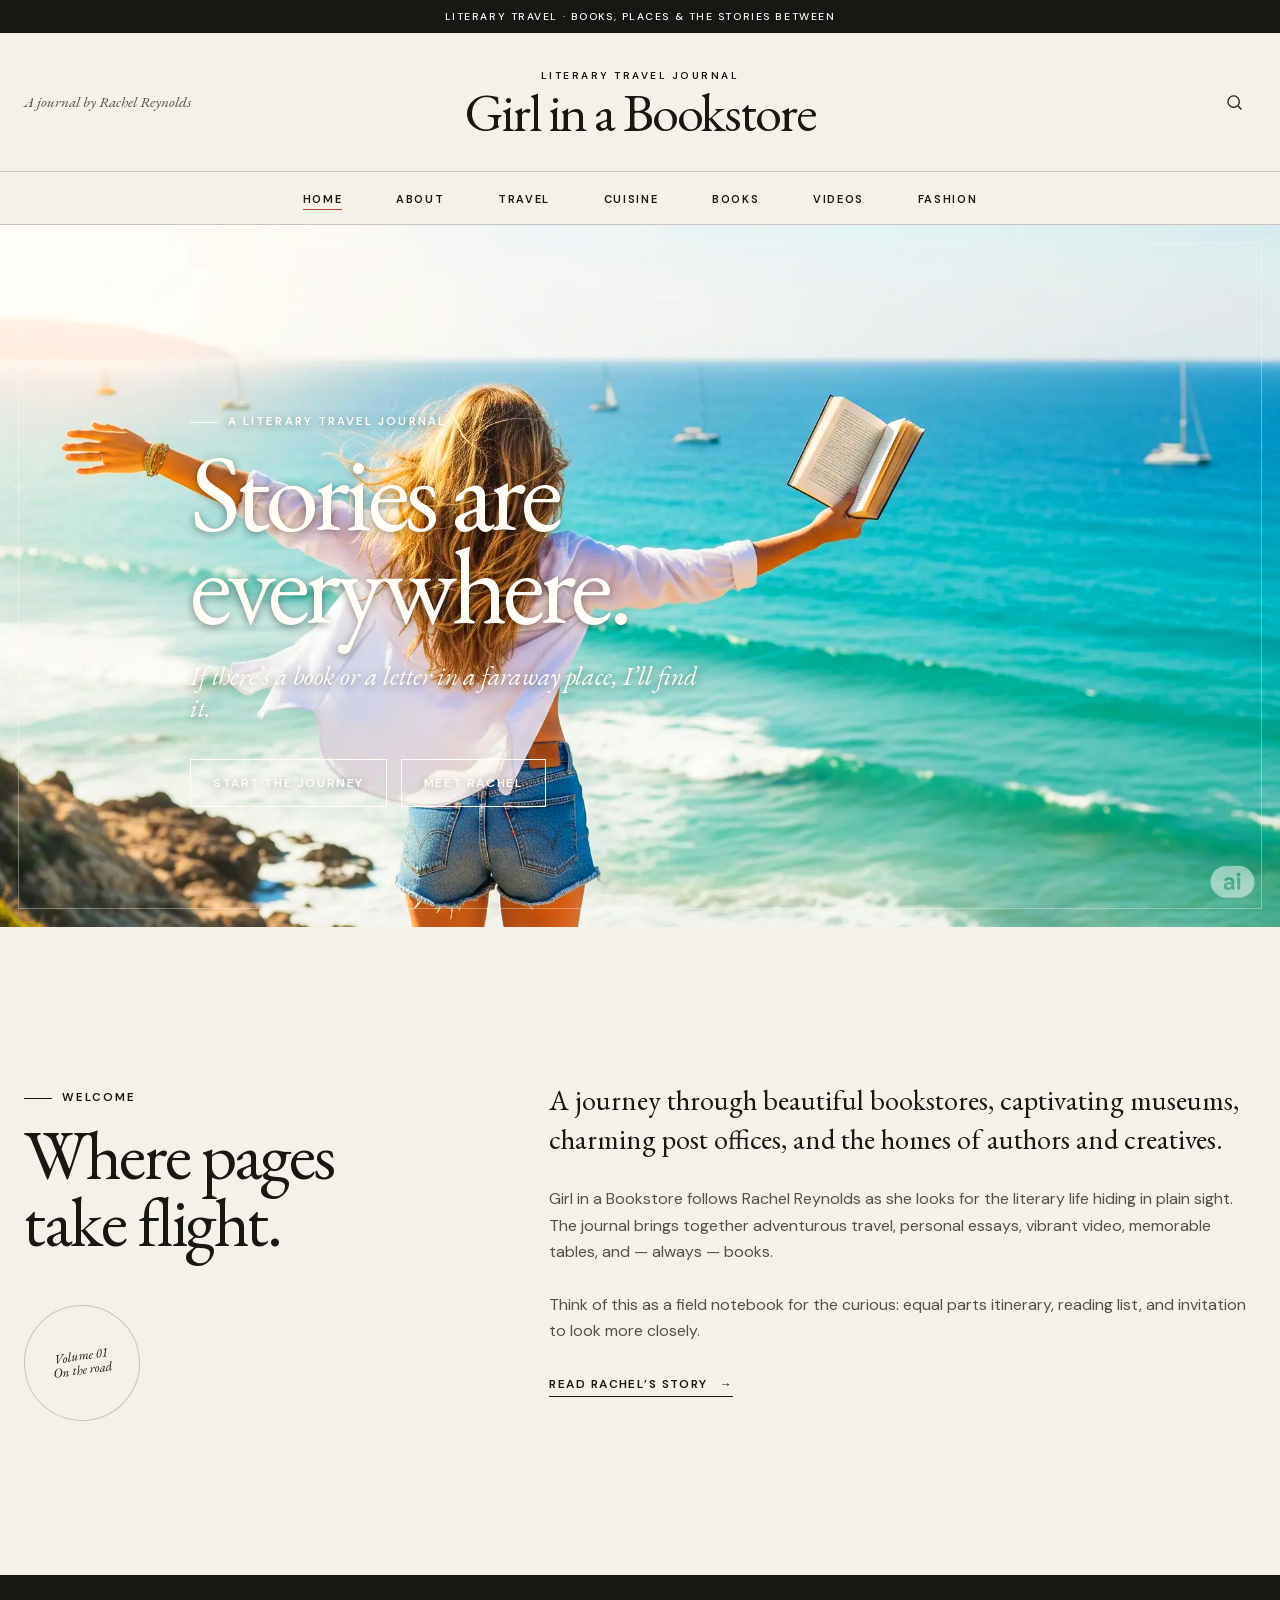
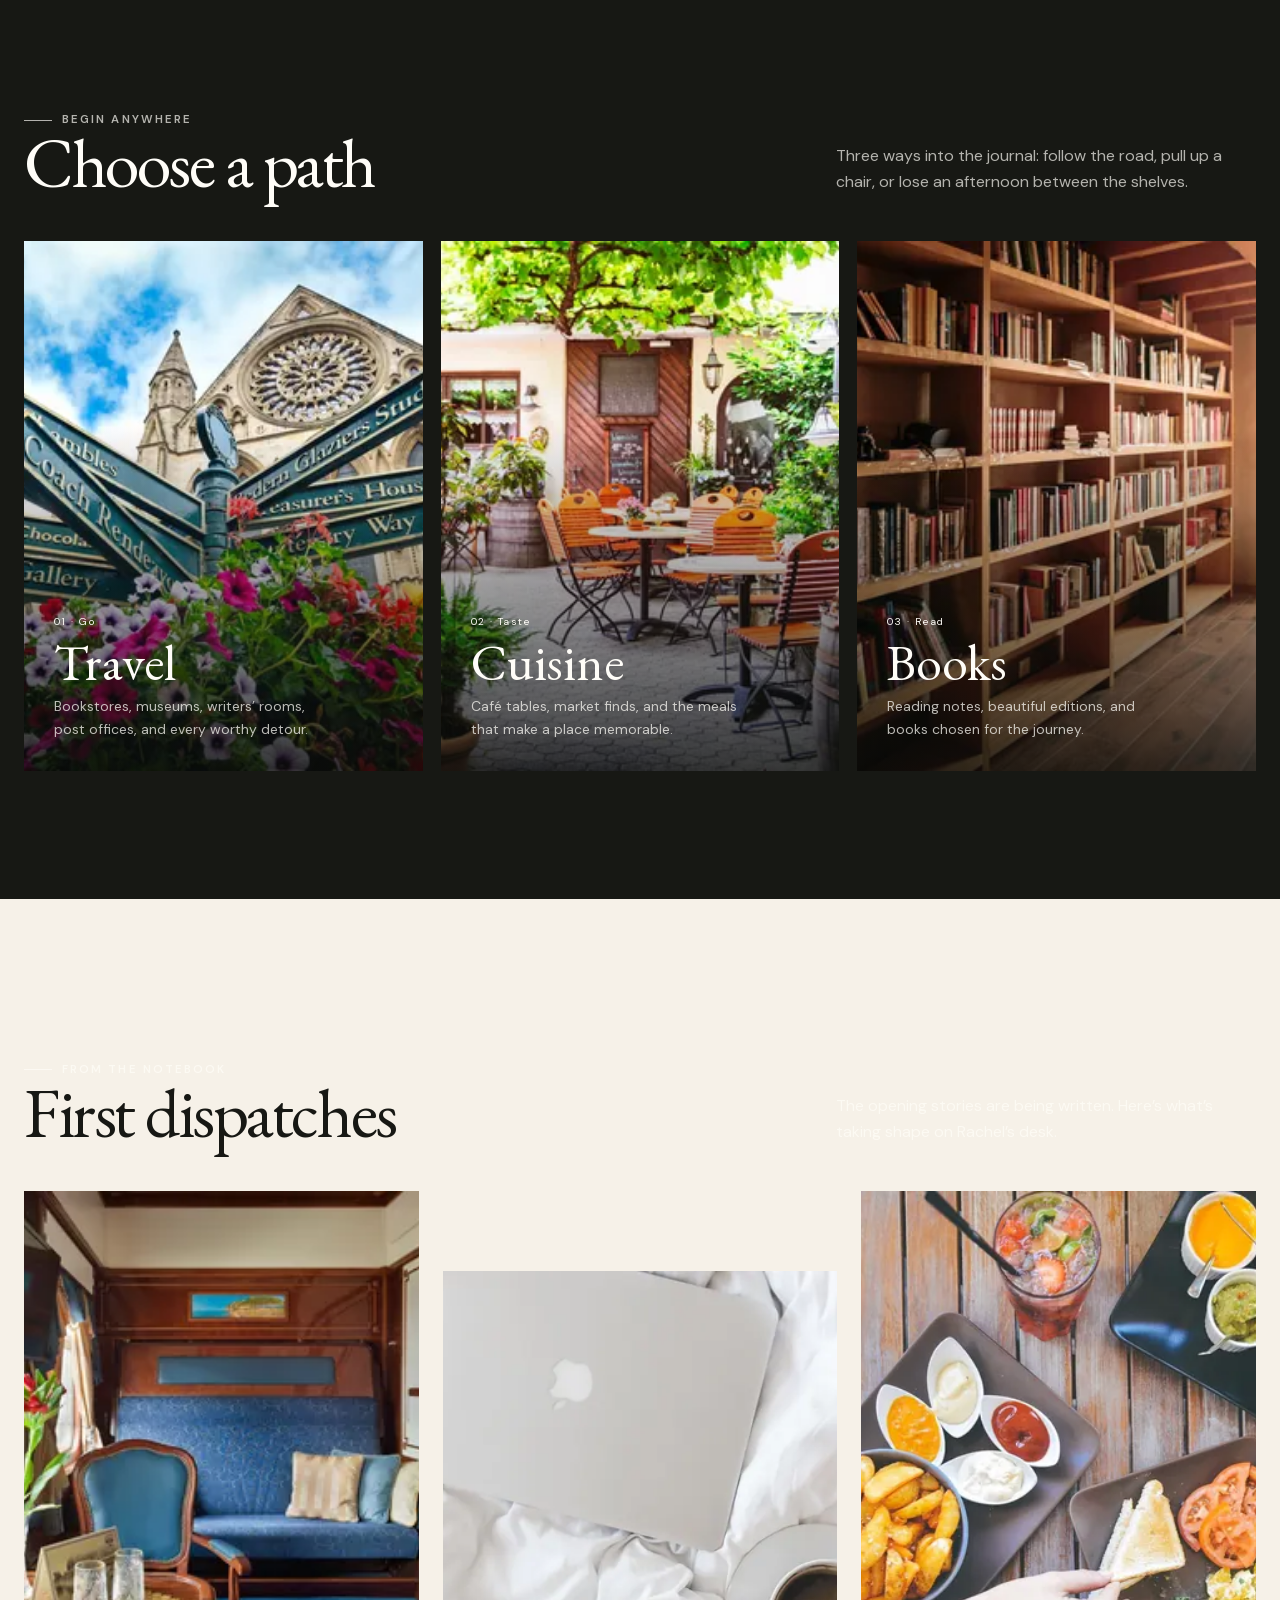
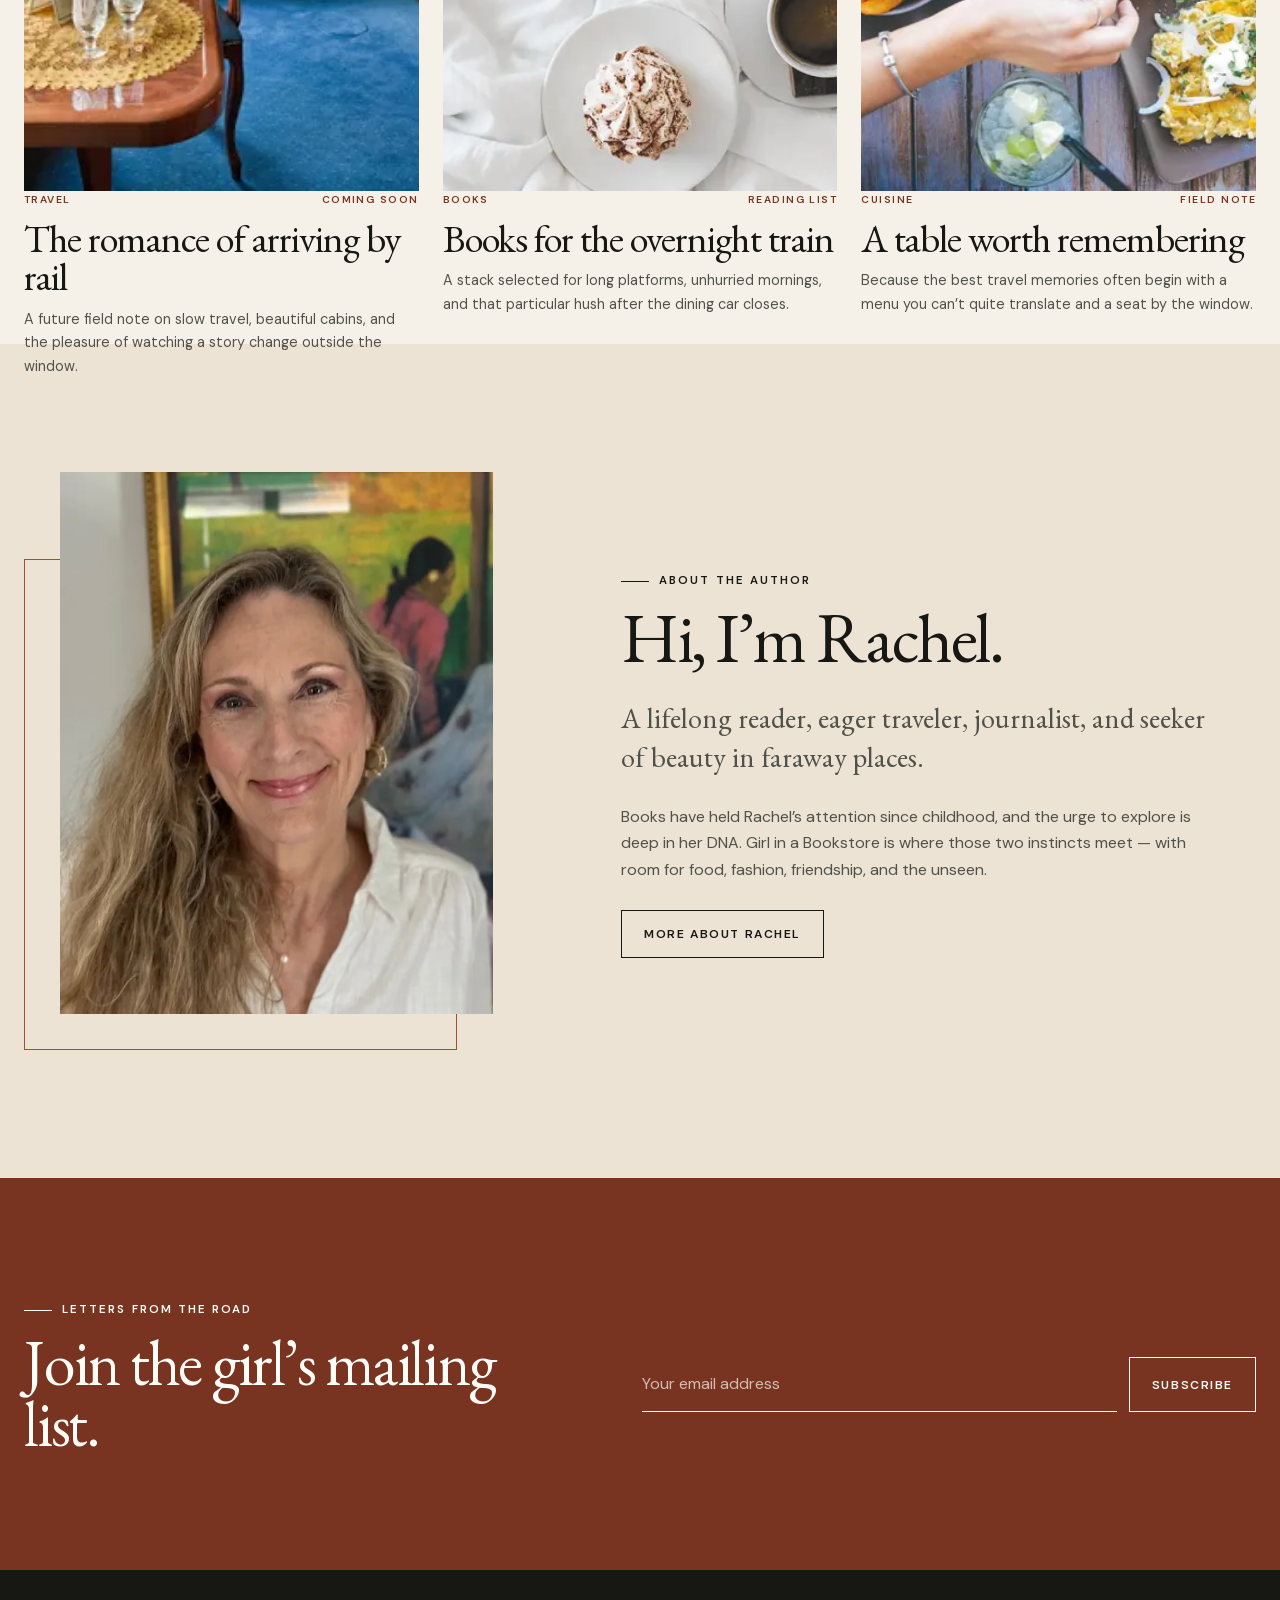
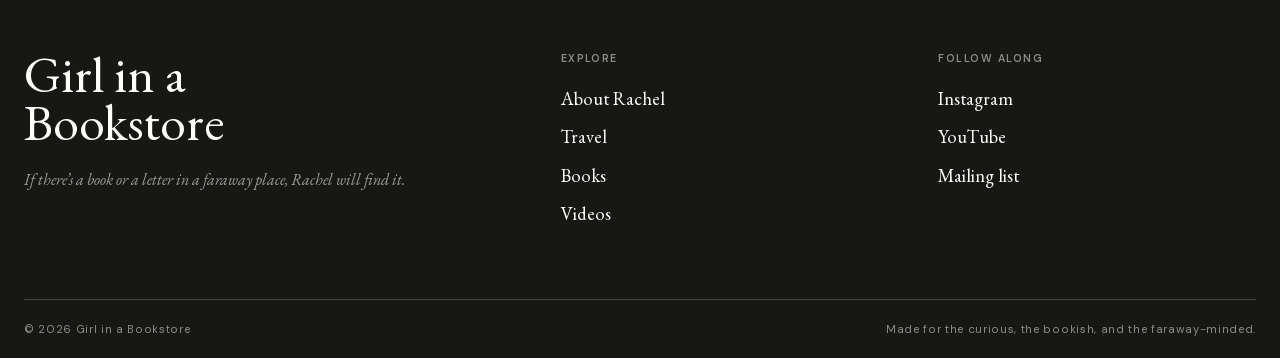
==== public/index.html @ a3245cb6 "Import original ChatGPT-generated site export Baseline snapshot before stripping the unused vinext/D" ====
<!doctype html>
<html lang="en">
<head>
  <meta charset="utf-8">
  <meta name="viewport" content="width=device-width, initial-scale=1">
  <meta name="description" content="Girl in a Bookstore is Rachel Reynolds’ literary travel journal — exploring bookstores, writers’ homes, post offices, food, and beautiful places.">
  <meta name="theme-color" content="#171814">
  <title>Girl in a Bookstore — Literary Travel with Rachel Reynolds</title>
  <link rel="preload" as="image" href="assets/images/hero-home-960.webp" media="(max-width: 1199px)" fetchpriority="high">
  <link rel="preload" as="image" href="assets/images/hero-home-1920.webp" media="(min-width: 1200px)" fetchpriority="high">
  <link rel="stylesheet" href="styles.css?v=6">
  <script src="site.js" defer></script>
</head>
<body class="page-home">
  <site-header></site-header>

  <main id="main-content">
    <section class="hero-home" aria-labelledby="home-title">
      <div class="shell hero-home__content">
        <p class="eyebrow">A literary travel journal</p>
        <h1 class="display" id="home-title">Stories are<br>everywhere.</h1>
        <p class="hero-home__tagline">If there’s a book or a letter in a faraway place, I’ll find it.</p>
        <div class="hero-home__actions">
          <a class="button button--light" href="#start-here">Start the journey</a>
          <a class="button button--light" href="about.html">Meet Rachel</a>
        </div>
      </div>
    </section>

    <section class="intro-section" aria-labelledby="welcome-title">
      <div class="shell intro-grid">
        <div class="intro-aside reveal">
          <p class="eyebrow">Welcome</p>
          <h2 class="section-title" id="welcome-title">Where pages<br>take flight.</h2>
          <div class="issue-mark">Volume 01<br>On the road</div>
        </div>
        <div class="intro-copy reveal">
          <p class="lede">A journey through beautiful bookstores, captivating museums, charming post offices, and the homes of authors and creatives.</p>
          <p>Girl in a Bookstore follows Rachel Reynolds as she looks for the literary life hiding in plain sight. The journal brings together adventurous travel, personal essays, vibrant video, memorable tables, and — always — books.</p>
          <p>Think of this as a field notebook for the curious: equal parts itinerary, reading list, and invitation to look more closely.</p>
          <a class="text-link" href="about.html">Read Rachel’s story <span aria-hidden="true">→</span></a>
        </div>
      </div>
    </section>

    <section class="category-section" id="start-here" aria-labelledby="start-title">
      <div class="shell">
        <div class="section-head reveal">
          <div>
            <p class="eyebrow">Begin anywhere</p>
            <h2 class="section-title" id="start-title">Choose a path</h2>
          </div>
          <p>Three ways into the journal: follow the road, pull up a chair, or lose an afternoon between the shelves.</p>
        </div>
        <div class="category-grid">
          <a class="category-card reveal" href="travel.html">
            <img src="assets/images/travel-960.webp" srcset="assets/images/travel-480.webp 480w, assets/images/travel-960.webp 960w" sizes="(max-width: 720px) calc(100vw - 34px), (max-width: 1240px) 33vw, 400px" width="4500" height="3000" alt="Colorful direction signs pointing toward destinations" loading="lazy" decoding="async">
            <div class="category-card__content">
              <span class="category-card__number">01 · Go</span>
              <h3>Travel</h3>
              <p>Bookstores, museums, writers’ rooms, post offices, and every worthy detour.</p>
            </div>
          </a>
          <a class="category-card reveal" href="cuisine.html">
            <img src="assets/images/cuisine-960.webp" srcset="assets/images/cuisine-480.webp 480w, assets/images/cuisine-960.webp 960w" sizes="(max-width: 720px) calc(100vw - 34px), (max-width: 1240px) 33vw, 400px" width="4256" height="2832" alt="A sunlit outdoor café in Europe" loading="lazy" decoding="async">
            <div class="category-card__content">
              <span class="category-card__number">02 · Taste</span>
              <h3>Cuisine</h3>
              <p>Café tables, market finds, and the meals that make a place memorable.</p>
            </div>
          </a>
          <a class="category-card reveal" href="books.html">
            <img src="assets/images/books-960.webp" srcset="assets/images/books-480.webp 480w, assets/images/books-960.webp 960w" sizes="(max-width: 720px) calc(100vw - 34px), (max-width: 1240px) 33vw, 400px" width="6016" height="4016" alt="Floor-to-ceiling wooden bookshelves" loading="lazy" decoding="async">
            <div class="category-card__content">
              <span class="category-card__number">03 · Read</span>
              <h3>Books</h3>
              <p>Reading notes, beautiful editions, and books chosen for the journey.</p>
            </div>
          </a>
        </div>
      </div>
    </section>

    <section class="journal-section" aria-labelledby="journal-title">
      <div class="shell">
        <div class="section-head reveal">
          <div>
            <p class="eyebrow">From the notebook</p>
            <h2 class="section-title" id="journal-title">First dispatches</h2>
          </div>
          <p>The opening stories are being written. Here’s what’s taking shape on Rachel’s desk.</p>
        </div>
        <div class="journal-grid">
          <article class="story-card reveal">
            <a href="travel.html" class="story-card__image">
              <img src="assets/images/train-960.webp" srcset="assets/images/train-480.webp 480w, assets/images/train-960.webp 960w" sizes="(max-width: 720px) calc(100vw - 34px), (max-width: 980px) 50vw, 400px" width="4598" height="3333" alt="Elegant cabin aboard a classic train" loading="lazy" decoding="async">
            </a>
            <div class="story-card__meta"><span>Travel</span><span>Coming soon</span></div>
            <h3><a href="travel.html">The romance of arriving by rail</a></h3>
            <p>A future field note on slow travel, beautiful cabins, and the pleasure of watching a story change outside the window.</p>
          </article>
          <article class="story-card reveal">
            <a href="books.html" class="story-card__image">
              <img src="assets/images/reading-960.webp" srcset="assets/images/reading-480.webp 480w, assets/images/reading-960.webp 960w" sizes="(max-width: 720px) calc(100vw - 34px), (max-width: 980px) 50vw, 400px" width="1080" height="1077" alt="A quiet reading moment while traveling" loading="lazy" decoding="async">
            </a>
            <div class="story-card__meta"><span>Books</span><span>Reading list</span></div>
            <h3><a href="books.html">Books for the overnight train</a></h3>
            <p>A stack selected for long platforms, unhurried mornings, and that particular hush after the dining car closes.</p>
          </article>
          <article class="story-card reveal">
            <a href="cuisine.html" class="story-card__image">
              <img src="assets/images/market-960.webp" srcset="assets/images/market-480.webp 480w, assets/images/market-960.webp 960w" sizes="(max-width: 720px) calc(100vw - 34px), (max-width: 980px) 50vw, 400px" width="1080" height="1077" alt="A colorful market scene on a journey" loading="lazy" decoding="async">
            </a>
            <div class="story-card__meta"><span>Cuisine</span><span>Field note</span></div>
            <h3><a href="cuisine.html">A table worth remembering</a></h3>
            <p>Because the best travel memories often begin with a menu you can’t quite translate and a seat by the window.</p>
          </article>
        </div>
      </div>
    </section>

    <section class="author-section" aria-labelledby="author-title">
      <div class="shell author-grid">
        <div class="author-portrait-wrap reveal">
          <img class="author-portrait" src="assets/images/portrait-480.webp" srcset="assets/images/portrait-320.webp 320w, assets/images/portrait-480.webp 480w" sizes="(max-width: 720px) 70vw, 42vw" width="480" height="640" alt="Portrait of Rachel Reynolds" loading="lazy" decoding="async">
        </div>
        <div class="author-copy reveal">
          <p class="eyebrow">About the author</p>
          <h2 class="section-title" id="author-title">Hi, I’m Rachel.</h2>
          <p class="lede">A lifelong reader, eager traveler, journalist, and seeker of beauty in faraway places.</p>
          <p>Books have held Rachel’s attention since childhood, and the urge to explore is deep in her DNA. Girl in a Bookstore is where those two instincts meet — with room for food, fashion, friendship, and the unseen.</p>
          <a class="button" href="about.html">More about Rachel</a>
        </div>
      </div>
    </section>

    <section class="newsletter" id="newsletter" aria-labelledby="newsletter-title">
      <div class="shell newsletter-grid">
        <div class="reveal">
          <p class="eyebrow">Letters from the road</p>
          <h2 class="section-title" id="newsletter-title">Join the girl’s mailing list.</h2>
        </div>
        <form class="newsletter-form reveal" data-newsletter-form>
          <label class="visually-hidden" for="home-email">Email address</label>
          <input id="home-email" type="email" placeholder="Your email address" autocomplete="email" required>
          <button class="button button--light" type="submit">Subscribe</button>
          <p class="form-status" aria-live="polite"></p>
        </form>
      </div>
    </section>
  </main>

  <site-footer></site-footer>
</body>
</html>
---- public/styles.css ----
@font-face {
  font-family: 'DM Sans';
  font-style: normal;
  font-weight: 400 600;
  font-display: swap;
  src: url('assets/fonts/dm-sans-latin.woff2') format('woff2');
}

@font-face {
  font-family: 'EB Garamond';
  font-style: normal;
  font-weight: 400 600;
  font-display: swap;
  src: url('assets/fonts/eb-garamond-normal-latin.woff2') format('woff2');
}

@font-face {
  font-family: 'EB Garamond';
  font-style: italic;
  font-weight: 400 500;
  font-display: swap;
  src: url('assets/fonts/eb-garamond-italic-latin.woff2') format('woff2');
}

:root {
  --paper: #f6f1e8;
  --paper-deep: #ece3d4;
  --ink: #171814;
  --ink-soft: #50514a;
  --cream: #fffdf8;
  --rust: #a84d32;
  --rust-dark: #783421;
  --sage: #596a5b;
  --line: rgba(23, 24, 20, 0.2);
  --line-light: rgba(255, 253, 248, 0.35);
  --serif: 'EB Garamond', Georgia, serif;
  --sans: 'DM Sans', Arial, sans-serif;
  --max: 1240px;
  --ease: cubic-bezier(0.22, 1, 0.36, 1);
}

@view-transition {
  navigation: auto;
}

main {
  view-transition-name: page-content;
}

site-header {
  view-transition-name: site-header;
}

::view-transition-old(page-content) {
  animation: page-out 180ms ease both;
}

::view-transition-new(page-content) {
  animation: page-in 420ms var(--ease) both;
}

@keyframes page-out {
  to {
    opacity: 0;
    transform: translateY(-6px);
  }
}

@keyframes page-in {
  from {
    opacity: 0;
    transform: translateY(12px);
  }
}

*,
*::before,
*::after {
  box-sizing: border-box;
}

html {
  scroll-behavior: smooth;
  background: var(--paper);
}

html.is-navigating {
  cursor: progress;
}

html.is-navigating::after {
  position: fixed;
  z-index: 500;
  top: 0;
  left: 0;
  width: 42%;
  height: 3px;
  background: var(--rust);
  box-shadow: 0 0 18px rgba(168, 77, 50, 0.45);
  content: '';
  pointer-events: none;
  animation: navigation-progress 900ms var(--ease) infinite;
}

@keyframes navigation-progress {
  from {
    transform: translateX(-110%);
  }
  to {
    transform: translateX(340%);
  }
}

body {
  margin: 0;
  color: var(--ink);
  background: var(--paper);
  font-family: var(--sans);
  font-size: 16px;
  line-height: 1.65;
  text-rendering: optimizeLegibility;
  -webkit-font-smoothing: antialiased;
}

body.menu-open {
  overflow: hidden;
}

site-header,
site-footer {
  display: block;
}

.visually-hidden {
  position: absolute !important;
  width: 1px !important;
  height: 1px !important;
  padding: 0 !important;
  border: 0 !important;
  margin: -1px !important;
  clip: rect(0 0 0 0) !important;
  white-space: nowrap !important;
  overflow: hidden !important;
}

img {
  display: block;
  width: 100%;
  height: auto;
}

a {
  color: inherit;
  text-decoration: none;
}

button,
input,
textarea {
  font: inherit;
}

button,
a,
input,
textarea {
  -webkit-tap-highlight-color: transparent;
}

:focus-visible {
  outline: 2px solid var(--rust);
  outline-offset: 4px;
}

::selection {
  color: var(--cream);
  background: var(--rust);
}

.skip-link {
  position: fixed;
  z-index: 200;
  top: 10px;
  left: 10px;
  padding: 10px 14px;
  color: var(--cream);
  background: var(--ink);
  transform: translateY(-160%);
  transition: transform 180ms ease;
}

.skip-link:focus {
  transform: translateY(0);
}

.shell {
  width: min(calc(100% - 48px), var(--max));
  margin-inline: auto;
}

.narrow {
  width: min(calc(100% - 48px), 790px);
  margin-inline: auto;
}

.eyebrow {
  display: inline-flex;
  align-items: center;
  gap: 10px;
  margin: 0 0 16px;
  font-size: 0.72rem;
  font-weight: 600;
  letter-spacing: 0.18em;
  line-height: 1.2;
  text-transform: uppercase;
}

.eyebrow::before {
  width: 28px;
  height: 1px;
  content: '';
  background: currentColor;
}

.display {
  margin: 0;
  font-family: var(--serif);
  font-size: clamp(3.4rem, 8.5vw, 8rem);
  font-weight: 400;
  letter-spacing: -0.045em;
  line-height: 0.85;
}

.section-title {
  margin: 0;
  font-family: var(--serif);
  font-size: clamp(2.5rem, 5.5vw, 5rem);
  font-weight: 400;
  letter-spacing: -0.035em;
  line-height: 0.95;
}

.lede {
  margin: 0;
  font-family: var(--serif);
  font-size: clamp(1.35rem, 2.2vw, 1.85rem);
  line-height: 1.38;
}

.button {
  display: inline-flex;
  min-height: 48px;
  align-items: center;
  justify-content: center;
  gap: 12px;
  padding: 0 22px;
  border: 1px solid var(--ink);
  color: var(--ink);
  background: transparent;
  cursor: pointer;
  font-size: 0.76rem;
  font-weight: 600;
  letter-spacing: 0.13em;
  text-transform: uppercase;
  transition: color 220ms ease, background 220ms ease, transform 220ms var(--ease);
}

.button:hover {
  color: var(--cream);
  background: var(--ink);
  transform: translateY(-2px);
}

.button--light {
  border-color: var(--cream);
  color: var(--cream);
}

.button--light:hover {
  color: var(--ink);
  background: var(--cream);
}

.button--rust {
  border-color: var(--rust);
  color: var(--cream);
  background: var(--rust);
}

.button--rust:hover {
  border-color: var(--rust-dark);
  background: var(--rust-dark);
}

.text-link {
  display: inline-flex;
  align-items: center;
  gap: 12px;
  padding-bottom: 3px;
  border-bottom: 1px solid currentColor;
  font-size: 0.75rem;
  font-weight: 600;
  letter-spacing: 0.12em;
  line-height: 1.3;
  text-transform: uppercase;
}

.text-link span {
  transition: transform 200ms var(--ease);
}

.text-link:hover span {
  transform: translateX(4px);
}

/* Header */
.site-header {
  position: relative;
  z-index: 50;
  border-bottom: 1px solid var(--line);
  background: rgba(246, 241, 232, 0.94);
}

.site-header.is-stuck {
  position: sticky;
  top: 0;
  box-shadow: 0 8px 30px rgba(23, 24, 20, 0.06);
  backdrop-filter: blur(15px);
}

.header-note {
  padding: 8px 24px;
  color: var(--cream);
  background: var(--ink);
  font-size: 0.65rem;
  font-weight: 500;
  letter-spacing: 0.15em;
  text-align: center;
  text-transform: uppercase;
}

.masthead {
  display: grid;
  min-height: 138px;
  grid-template-columns: 1fr auto 1fr;
  align-items: center;
  gap: 30px;
}

.masthead-meta {
  color: var(--ink-soft);
  font-family: var(--serif);
  font-size: 0.95rem;
  font-style: italic;
}

.brand {
  display: block;
  text-align: center;
}

.brand-kicker {
  display: block;
  margin-bottom: 3px;
  font-size: 0.63rem;
  font-weight: 600;
  letter-spacing: 0.25em;
  text-transform: uppercase;
}

.brand-name {
  display: block;
  font-family: var(--serif);
  font-size: clamp(2rem, 4.2vw, 3.5rem);
  letter-spacing: -0.04em;
  line-height: 0.9;
}

.header-actions {
  display: flex;
  justify-content: flex-end;
}

.icon-button {
  display: inline-grid;
  width: 44px;
  height: 44px;
  place-items: center;
  border: 0;
  color: var(--ink);
  background: transparent;
  cursor: pointer;
}

.icon-button svg {
  width: 21px;
  height: 21px;
}

.desktop-nav {
  border-top: 1px solid var(--line);
}

.desktop-nav ul {
  display: flex;
  min-height: 52px;
  align-items: center;
  justify-content: center;
  gap: clamp(22px, 4.2vw, 62px);
  margin: 0;
  padding: 0;
  list-style: none;
}

.desktop-nav a {
  position: relative;
  padding: 16px 0 13px;
  font-size: 0.69rem;
  font-weight: 600;
  letter-spacing: 0.15em;
  text-transform: uppercase;
}

.desktop-nav a::after {
  position: absolute;
  right: 0;
  bottom: 9px;
  left: 0;
  height: 1px;
  content: '';
  background: var(--rust);
  transform: scaleX(0);
  transform-origin: left;
  transition: transform 200ms var(--ease);
}

.desktop-nav a:hover::after,
.desktop-nav a[aria-current='page']::after {
  transform: scaleX(1);
}

.menu-button {
  display: none;
}

.mobile-panel {
  position: fixed;
  z-index: 80;
  inset: 0;
  display: grid;
  align-content: center;
  padding: 80px 36px 40px;
  color: var(--cream);
  background: var(--ink);
  visibility: hidden;
  opacity: 0;
  transform: translateY(-10px);
  transition: opacity 260ms ease, transform 260ms var(--ease), visibility 260ms;
}

.mobile-panel.is-open {
  visibility: visible;
  opacity: 1;
  transform: translateY(0);
}

.mobile-close {
  position: absolute;
  top: 20px;
  right: 20px;
  color: var(--cream);
}

.mobile-panel ul {
  display: grid;
  gap: 8px;
  margin: 0;
  padding: 0;
  list-style: none;
}

.mobile-panel a {
  font-family: var(--serif);
  font-size: clamp(2.4rem, 12vw, 4.3rem);
  line-height: 1;
}

.mobile-search {
  margin-top: 38px;
}

/* Search */
.search-dialog,
.video-dialog {
  width: min(calc(100% - 32px), 720px);
  padding: 0;
  border: 0;
  color: var(--ink);
  background: var(--cream);
  box-shadow: 0 30px 100px rgba(0, 0, 0, 0.35);
}

.search-dialog::backdrop,
.video-dialog::backdrop {
  background: rgba(23, 24, 20, 0.78);
  backdrop-filter: blur(5px);
}

.dialog-inner {
  position: relative;
  padding: clamp(28px, 6vw, 60px);
}

.dialog-close {
  position: absolute;
  top: 14px;
  right: 14px;
}

.dialog-title {
  margin: 0 0 24px;
  font-family: var(--serif);
  font-size: clamp(2.2rem, 6vw, 4rem);
  font-weight: 400;
  line-height: 1;
}

.search-field {
  width: 100%;
  padding: 14px 0;
  border: 0;
  border-bottom: 1px solid var(--ink);
  border-radius: 0;
  color: var(--ink);
  background: transparent;
  font-family: var(--serif);
  font-size: 1.4rem;
}

.search-results {
  display: grid;
  gap: 10px;
  margin: 25px 0 0;
  padding: 0;
  list-style: none;
}

.search-results a {
  display: flex;
  justify-content: space-between;
  padding: 10px 0;
  border-bottom: 1px solid var(--line);
}

.search-results small {
  color: var(--ink-soft);
}

/* Home */
.hero-home {
  position: relative;
  display: grid;
  min-height: min(720px, 78vh);
  align-items: end;
  color: var(--cream);
  background: url('assets/images/hero-home-960.webp') center / cover no-repeat;
  filter: saturate(1.3);
  overflow: hidden;
}

.hero-home::after {
  position: absolute;
  inset: 18px;
  border: 1px solid var(--line-light);
  content: '';
  pointer-events: none;
}

.hero-home__content {
  position: relative;
  z-index: 2;
  width: min(100%, 900px);
  padding: clamp(90px, 12vw, 155px) 0 clamp(72px, 10vw, 120px);
  text-shadow: 0 2px 8px rgba(0, 0, 0, 0.42);
}

.hero-home .display {
  max-width: 760px;
}

.hero-home__tagline {
  max-width: 520px;
  margin: 30px 0 0;
  font-family: var(--serif);
  font-size: clamp(1.25rem, 2vw, 1.65rem);
  font-style: italic;
  line-height: 1.25;
}

.hero-home__actions {
  display: flex;
  flex-wrap: wrap;
  gap: 14px;
  margin-top: 35px;
}

.intro-section {
  padding: clamp(85px, 12vw, 170px) 0;
}

.intro-grid {
  display: grid;
  grid-template-columns: minmax(240px, 0.72fr) minmax(380px, 1.28fr);
  gap: clamp(60px, 10vw, 150px);
  align-items: start;
}

.intro-aside {
  position: sticky;
  top: 90px;
}

.issue-mark {
  display: grid;
  width: 116px;
  height: 116px;
  place-items: center;
  margin-top: 50px;
  border: 1px solid var(--line);
  border-radius: 50%;
  font-family: var(--serif);
  font-size: 0.82rem;
  font-style: italic;
  line-height: 1.1;
  text-align: center;
  transform: rotate(-8deg);
}

.intro-copy p {
  margin: 0 0 26px;
  color: var(--ink-soft);
}

.intro-copy .lede {
  margin-bottom: 28px;
  color: var(--ink);
}

.category-section {
  padding: clamp(80px, 10vw, 140px) 0;
  color: var(--cream);
  background: var(--ink);
}

.section-head {
  display: flex;
  align-items: flex-end;
  justify-content: space-between;
  gap: 30px;
  margin-bottom: 45px;
}

.section-head p {
  max-width: 420px;
  margin: 0;
  color: rgba(255, 253, 248, 0.68);
}

.category-grid {
  display: grid;
  grid-template-columns: repeat(3, 1fr);
  gap: 18px;
}

.category-card {
  position: relative;
  display: grid;
  min-height: 530px;
  align-items: end;
  overflow: hidden;
}

.category-card img {
  position: absolute;
  inset: 0;
  height: 100%;
  object-fit: cover;
  transition: transform 900ms var(--ease), filter 600ms ease;
}

.category-card::after {
  position: absolute;
  inset: 0;
  content: '';
  background: linear-gradient(180deg, transparent 35%, rgba(10, 11, 9, 0.8) 100%);
}

.category-card__content {
  position: relative;
  z-index: 2;
  padding: 30px;
}

.category-card__number {
  display: block;
  margin-bottom: 8px;
  font-size: 0.65rem;
  letter-spacing: 0.14em;
}

.category-card h3 {
  margin: 0 0 8px;
  font-family: var(--serif);
  font-size: clamp(2.3rem, 4vw, 4rem);
  font-weight: 400;
  line-height: 0.95;
}

.category-card p {
  max-width: 270px;
  margin: 0;
  color: rgba(255, 253, 248, 0.72);
  font-size: 0.87rem;
}

.category-card:hover img {
  filter: saturate(0.8);
  transform: scale(1.045);
}

.journal-section {
  padding: clamp(90px, 12vw, 165px) 0;
}

.journal-grid {
  display: grid;
  grid-template-columns: repeat(12, 1fr);
  gap: 24px;
}

.story-card {
  grid-column: span 4;
}

.story-card:nth-child(2) {
  padding-top: 80px;
}

.story-card__image {
  position: relative;
  aspect-ratio: 4 / 5;
  margin-bottom: 25px;
  overflow: hidden;
  background: var(--paper-deep);
}

.story-card__image img {
  height: 100%;
  object-fit: cover;
  transition: transform 700ms var(--ease);
}

.story-card:hover img {
  transform: scale(1.035);
}

.story-card__meta {
  display: flex;
  justify-content: space-between;
  margin-bottom: 11px;
  color: var(--rust-dark);
  font-size: 0.65rem;
  font-weight: 600;
  letter-spacing: 0.14em;
  text-transform: uppercase;
}

.story-card h3 {
  margin: 0 0 12px;
  font-family: var(--serif);
  font-size: clamp(1.8rem, 3vw, 2.65rem);
  font-weight: 400;
  letter-spacing: -0.025em;
  line-height: 1;
}

.story-card p {
  margin: 0;
  color: var(--ink-soft);
  font-size: 0.9rem;
}

.author-section {
  padding: clamp(80px, 10vw, 130px) 0;
  background: var(--paper-deep);
}

.author-grid {
  display: grid;
  grid-template-columns: minmax(260px, 0.85fr) minmax(360px, 1.15fr);
  gap: clamp(50px, 10vw, 140px);
  align-items: center;
}

.author-portrait-wrap {
  position: relative;
  padding: 0 0 36px 36px;
}

.author-portrait-wrap::before {
  position: absolute;
  right: 36px;
  bottom: 0;
  left: 0;
  height: 85%;
  border: 1px solid var(--rust);
  content: '';
}

.author-portrait {
  position: relative;
  aspect-ratio: 4 / 5;
  object-fit: cover;
  object-position: 50% 20%;
}

.author-copy .section-title {
  margin-bottom: 28px;
}

.author-copy p:not(.eyebrow) {
  max-width: 600px;
  margin: 0 0 27px;
  color: var(--ink-soft);
}

.newsletter {
  padding: clamp(75px, 9vw, 115px) 0;
  color: var(--cream);
  background: var(--rust-dark);
}

.newsletter-grid {
  display: grid;
  grid-template-columns: minmax(300px, 0.9fr) minmax(380px, 1.1fr);
  gap: clamp(50px, 9vw, 120px);
  align-items: end;
}

.newsletter .section-title {
  font-size: clamp(2.5rem, 5vw, 4.8rem);
}

.newsletter-form {
  display: grid;
  grid-template-columns: 1fr auto;
  gap: 12px;
}

.newsletter-form input {
  min-width: 0;
  padding: 14px 0;
  border: 0;
  border-bottom: 1px solid var(--cream);
  border-radius: 0;
  color: var(--cream);
  background: transparent;
}

.newsletter-form input::placeholder {
  color: rgba(255, 253, 248, 0.68);
}

.form-status {
  grid-column: 1 / -1;
  min-height: 1.5em;
  margin: 5px 0 0;
  font-family: var(--serif);
  font-size: 1.05rem;
  font-style: italic;
}

/* Inner pages */
.page-hero {
  position: relative;
  display: grid;
  min-height: 610px;
  align-items: end;
  color: var(--cream);
  background-position: center;
  background-size: cover;
  filter: saturate(1.3);
  overflow: hidden;
}

.page-hero::before {
  content: none;
}

.page-hero__content {
  position: relative;
  z-index: 2;
  max-width: 880px;
  padding: 100px 0 85px;
  text-shadow: 0 2px 8px rgba(0, 0, 0, 0.42);
}

.page-hero__content .display {
  margin-bottom: 28px;
}

.page-hero__content p:last-child {
  max-width: 580px;
  margin: 0;
  font-family: var(--serif);
  font-size: clamp(1.2rem, 2.2vw, 1.6rem);
  font-style: italic;
  line-height: 1.35;
}

.hero-travel {
  background-image: url('assets/images/travel-960.webp');
}

.hero-cuisine {
  background-image: url('assets/images/cuisine-960.webp');
}

.hero-books {
  background-image: url('assets/images/books-960.webp');
}

.hero-videos {
  background-image: url('assets/images/videos-960.webp');
}

.hero-fashion {
  background-image: url('assets/images/fashion-01-960.webp');
}

.page-intro {
  padding: clamp(80px, 11vw, 140px) 0 35px;
}

.page-intro-grid {
  display: grid;
  grid-template-columns: 0.72fr 1.28fr;
  gap: clamp(50px, 9vw, 130px);
}

.page-intro-copy p {
  margin: 0 0 25px;
  color: var(--ink-soft);
}

.page-intro-copy .lede {
  color: var(--ink);
}

.dispatches {
  padding: 60px 0 clamp(100px, 12vw, 160px);
}

.dispatch-grid {
  display: grid;
  grid-template-columns: repeat(3, 1fr);
  gap: 20px;
}

.dispatch-card {
  display: flex;
  min-height: 420px;
  flex-direction: column;
  justify-content: space-between;
  padding: clamp(26px, 4vw, 42px);
  border: 1px solid var(--line);
  background: rgba(255, 253, 248, 0.34);
  transition: color 280ms ease, background 280ms ease, transform 280ms var(--ease);
}

.dispatch-card:nth-child(2) {
  transform: translateY(42px);
}

.dispatch-card:hover {
  color: var(--cream);
  background: var(--ink);
  transform: translateY(-7px);
}

.dispatch-card:nth-child(2):hover {
  transform: translateY(35px);
}

.dispatch-card__top {
  display: flex;
  justify-content: space-between;
  gap: 20px;
  font-size: 0.65rem;
  font-weight: 600;
  letter-spacing: 0.14em;
  text-transform: uppercase;
}

.dispatch-card h2 {
  margin: 60px 0 18px;
  font-family: var(--serif);
  font-size: clamp(2rem, 3vw, 2.9rem);
  font-weight: 400;
  line-height: 0.98;
}

.dispatch-card p {
  margin: 0;
  color: var(--ink-soft);
  font-size: 0.88rem;
  transition: color 280ms ease;
}

.dispatch-card:hover p {
  color: rgba(255, 253, 248, 0.68);
}

.coming-soon-band {
  padding: clamp(60px, 8vw, 90px) 0;
  border-block: 1px solid var(--line);
  text-align: center;
}

.coming-soon-band p {
  max-width: 560px;
  margin: 18px auto 0;
  color: var(--ink-soft);
}

/* About */
.about-hero {
  display: grid;
  min-height: 690px;
  grid-template-columns: 1fr 1fr;
  background: var(--ink);
}

.about-hero__image {
  min-height: 520px;
  background: url('assets/images/train-960.webp') center / cover no-repeat;
  filter: saturate(1.3);
}

.about-hero__copy {
  display: flex;
  align-items: center;
  padding: clamp(55px, 8vw, 120px);
  color: var(--cream);
}

.about-hero__copy .display {
  margin-bottom: 30px;
}

.about-hero__copy .lede {
  max-width: 540px;
  color: rgba(255, 253, 248, 0.8);
}

.story-section {
  padding: clamp(90px, 12vw, 170px) 0;
}

.story-layout {
  display: grid;
  grid-template-columns: minmax(230px, 0.62fr) minmax(460px, 1.38fr);
  gap: clamp(55px, 10vw, 150px);
}

.story-sidebar {
  position: sticky;
  top: 95px;
  align-self: start;
}

.story-sidebar img {
  aspect-ratio: 1;
  margin-top: 35px;
  border-radius: 50%;
  object-fit: cover;
  object-position: 50% 18%;
}

.story-body p {
  margin: 0 0 28px;
  color: var(--ink-soft);
}

.story-body .lede {
  color: var(--ink);
}

.pullquote {
  margin: 55px 0;
  padding: 25px 0 25px 35px;
  border-left: 2px solid var(--rust);
  font-family: var(--serif);
  font-size: clamp(2rem, 4vw, 3.5rem);
  font-style: italic;
  line-height: 1.08;
}

.credentials {
  display: grid;
  grid-template-columns: repeat(2, 1fr);
  gap: 1px;
  margin-top: 45px;
  background: var(--line);
  border: 1px solid var(--line);
}

.credential {
  padding: 28px;
  background: var(--paper);
}

.credential strong {
  display: block;
  margin-bottom: 8px;
  font-family: var(--serif);
  font-size: 1.45rem;
  font-weight: 500;
  line-height: 1.05;
}

.credential span {
  color: var(--ink-soft);
  font-size: 0.78rem;
}

.collaborate {
  padding: clamp(85px, 11vw, 145px) 0;
  background: var(--cream);
}

.collaborate-grid {
  display: grid;
  grid-template-columns: 0.85fr 1.15fr;
  gap: clamp(55px, 9vw, 130px);
}

.collaborate-copy p {
  max-width: 460px;
  color: var(--ink-soft);
}

.contact-form {
  display: grid;
  grid-template-columns: 1fr 1fr;
  gap: 24px 18px;
}

.field {
  display: grid;
  gap: 7px;
}

.field--wide {
  grid-column: 1 / -1;
}

.field label {
  font-size: 0.68rem;
  font-weight: 600;
  letter-spacing: 0.13em;
  text-transform: uppercase;
}

.field input,
.field textarea {
  width: 100%;
  padding: 11px 0;
  border: 0;
  border-bottom: 1px solid var(--ink);
  border-radius: 0;
  color: var(--ink);
  background: transparent;
}

.field textarea {
  min-height: 125px;
  resize: vertical;
}

/* Videos and fashion */
.video-feature {
  display: grid;
  min-height: 570px;
  place-items: center;
  color: var(--cream);
  background:
    linear-gradient(rgba(16, 17, 14, 0.42), rgba(16, 17, 14, 0.62)),
    url('assets/images/videos-960.webp') center / cover;
}

.play-button {
  display: grid;
  width: 112px;
  height: 112px;
  place-items: center;
  border: 1px solid var(--cream);
  border-radius: 50%;
  color: var(--cream);
  background: rgba(23, 24, 20, 0.15);
  cursor: pointer;
  transition: color 220ms ease, background 220ms ease, transform 220ms var(--ease);
}

.play-button:hover {
  color: var(--ink);
  background: var(--cream);
  transform: scale(1.05);
}

.play-button svg {
  width: 30px;
  transform: translateX(3px);
}

.video-dialog p {
  color: var(--ink-soft);
}

.portfolio-grid {
  display: grid;
  grid-template-columns: repeat(3, 1fr);
  gap: 16px;
  padding: 55px 0 clamp(100px, 12vw, 160px);
}

.portfolio-card {
  position: relative;
  aspect-ratio: 4 / 5;
  overflow: hidden;
}

.portfolio-card:nth-child(2),
.portfolio-card:nth-child(5) {
  transform: translateY(35px);
}

.portfolio-card img {
  height: 100%;
  object-fit: cover;
  transition: transform 700ms var(--ease);
}

.portfolio-card::after {
  position: absolute;
  inset: 0;
  content: '';
  background: linear-gradient(180deg, transparent 52%, rgba(16, 17, 14, 0.78));
}

.portfolio-card__label {
  position: absolute;
  z-index: 2;
  right: 22px;
  bottom: 22px;
  left: 22px;
  color: var(--cream);
}

.portfolio-card__label small {
  display: block;
  font-size: 0.62rem;
  letter-spacing: 0.14em;
  text-transform: uppercase;
}

.portfolio-card__label strong {
  font-family: var(--serif);
  font-size: 2rem;
  font-weight: 400;
}

.portfolio-card:hover img {
  transform: scale(1.045);
}

/* Footer */
.site-footer {
  color: var(--cream);
  background: var(--ink);
}

.footer-main {
  display: grid;
  grid-template-columns: 1.2fr 0.8fr 0.8fr;
  gap: 60px;
  padding: 80px 0 70px;
}

.footer-brand {
  font-family: var(--serif);
  font-size: clamp(2.2rem, 4vw, 4.2rem);
  line-height: 0.95;
}

.footer-tagline {
  max-width: 390px;
  margin: 20px 0 0;
  color: rgba(255, 253, 248, 0.58);
  font-family: var(--serif);
  font-style: italic;
}

.footer-heading {
  margin: 0 0 16px;
  color: rgba(255, 253, 248, 0.5);
  font-size: 0.66rem;
  font-weight: 600;
  letter-spacing: 0.14em;
  text-transform: uppercase;
}

.footer-links {
  display: grid;
  gap: 8px;
  margin: 0;
  padding: 0;
  list-style: none;
}

.footer-links a {
  font-family: var(--serif);
  font-size: 1.15rem;
}

.footer-links a:hover {
  color: var(--paper-deep);
  text-decoration: underline;
  text-underline-offset: 4px;
}

.footer-bottom {
  display: flex;
  justify-content: space-between;
  gap: 25px;
  padding: 20px 0;
  border-top: 1px solid rgba(255, 253, 248, 0.18);
  color: rgba(255, 253, 248, 0.5);
  font-size: 0.7rem;
  letter-spacing: 0.06em;
}

.toast {
  position: fixed;
  z-index: 150;
  right: 24px;
  bottom: 24px;
  max-width: min(390px, calc(100% - 48px));
  padding: 16px 20px;
  color: var(--cream);
  background: var(--ink);
  box-shadow: 0 16px 50px rgba(0, 0, 0, 0.24);
  font-size: 0.85rem;
  visibility: hidden;
  opacity: 0;
  transform: translateY(15px);
  transition: opacity 220ms ease, transform 220ms var(--ease), visibility 220ms;
}

.toast.is-visible {
  visibility: visible;
  opacity: 1;
  transform: translateY(0);
}

.reveal {
  opacity: 0;
  transform: translateY(24px);
  transition: opacity 700ms ease, transform 700ms var(--ease);
}

.reveal.is-visible {
  opacity: 1;
  transform: translateY(0);
}

@media (min-width: 1200px) {
  .hero-home {
    background-image: url('assets/images/hero-home-1920.webp');
  }

  .hero-travel {
    background-image: url('assets/images/travel-1920.webp');
  }

  .hero-cuisine {
    background-image: url('assets/images/cuisine-1920.webp');
  }

  .hero-books {
    background-image: url('assets/images/books-1920.webp');
  }

  .hero-videos {
    background-image: url('assets/images/videos-1920.webp');
  }

  .hero-fashion {
    background-image: url('assets/images/fashion-01-1920.webp');
  }

  .about-hero__image {
    background-image: url('assets/images/train-1920.webp');
  }

  .video-feature {
    background-image:
      linear-gradient(rgba(16, 17, 14, 0.42), rgba(16, 17, 14, 0.62)),
      url('assets/images/videos-1920.webp');
  }
}

@media (max-width: 980px) {
  .masthead {
    min-height: 105px;
    grid-template-columns: 1fr auto 1fr;
  }

  .masthead-meta,
  .desktop-nav {
    display: none;
  }

  .masthead::before {
    content: '';
  }

  .menu-button {
    display: inline-grid;
  }

  .header-actions {
    gap: 2px;
  }

  .hero-home {
    min-height: 680px;
  }

  .intro-grid,
  .page-intro-grid {
    grid-template-columns: 1fr;
    gap: 45px;
  }

  .intro-aside {
    position: static;
  }

  .issue-mark {
    display: none;
  }

  .category-card {
    min-height: 430px;
  }

  .story-card {
    grid-column: span 6;
  }

  .story-card:last-child {
    grid-column: 4 / span 6;
  }

  .author-grid,
  .newsletter-grid,
  .collaborate-grid {
    gap: 60px;
  }

  .dispatch-grid {
    grid-template-columns: 1fr 1fr;
  }

  .dispatch-card:last-child {
    grid-column: 1 / -1;
    min-height: 330px;
  }

  .about-hero {
    grid-template-columns: 0.9fr 1.1fr;
  }

  .story-layout {
    grid-template-columns: 220px 1fr;
    gap: 55px;
  }
}

@media (max-width: 720px) {
  .shell,
  .narrow {
    width: min(calc(100% - 34px), var(--max));
  }

  .header-note {
    padding-inline: 15px;
    font-size: 0.58rem;
  }

  .masthead {
    min-height: 90px;
    gap: 6px;
  }

  .brand-kicker {
    font-size: 0.52rem;
  }

  .brand-name {
    font-size: clamp(1.8rem, 8vw, 2.5rem);
  }

  .icon-button {
    width: 40px;
    height: 40px;
  }

  .hero-home {
    min-height: 620px;
    background-position: 58% center;
  }

  .hero-home::after {
    inset: 10px;
  }

  .hero-home__content {
    padding-bottom: 70px;
  }

  .hero-home__tagline {
    max-width: 330px;
  }

  .section-head {
    display: block;
  }

  .section-head p {
    margin-top: 20px;
  }

  .category-grid,
  .dispatch-grid,
  .portfolio-grid {
    grid-template-columns: 1fr;
  }

  .category-card {
    min-height: 480px;
  }

  .journal-grid {
    display: grid;
    grid-template-columns: 1fr;
    gap: 60px;
  }

  .story-card,
  .story-card:last-child {
    grid-column: 1;
  }

  .story-card:nth-child(2) {
    padding-top: 0;
  }

  .author-grid,
  .newsletter-grid,
  .collaborate-grid {
    grid-template-columns: 1fr;
  }

  .author-portrait-wrap {
    max-width: 440px;
  }

  .newsletter-form {
    grid-template-columns: 1fr;
  }

  .newsletter-form .button {
    justify-self: start;
  }

  .page-hero {
    min-height: 560px;
  }

  .page-hero__content {
    padding-block: 85px 65px;
  }

  .dispatch-card,
  .dispatch-card:nth-child(2),
  .dispatch-card:last-child {
    min-height: 360px;
    transform: none;
  }

  .dispatch-card:hover,
  .dispatch-card:nth-child(2):hover {
    transform: translateY(-5px);
  }

  .about-hero {
    display: flex;
    min-height: 0;
    flex-direction: column;
  }

  .about-hero__image {
    min-height: 390px;
  }

  .about-hero__copy {
    padding: 65px 22px 75px;
  }

  .story-layout {
    grid-template-columns: 1fr;
  }

  .story-sidebar {
    position: static;
  }

  .story-sidebar img {
    width: min(70vw, 320px);
  }

  .credentials {
    grid-template-columns: 1fr;
  }

  .contact-form {
    grid-template-columns: 1fr;
  }

  .field--wide {
    grid-column: 1;
  }

  .video-feature {
    min-height: 430px;
  }

  .portfolio-card,
  .portfolio-card:nth-child(2),
  .portfolio-card:nth-child(5) {
    transform: none;
  }

  .footer-main {
    grid-template-columns: 1fr 1fr;
    gap: 45px 30px;
  }

  .footer-main > div:first-child {
    grid-column: 1 / -1;
  }

  .footer-bottom {
    display: grid;
  }
}

@media (prefers-reduced-motion: reduce) {
  html {
    scroll-behavior: auto;
  }

  *,
  *::before,
  *::after {
    animation-duration: 0.01ms !important;
    animation-iteration-count: 1 !important;
    scroll-behavior: auto !important;
    transition-duration: 0.01ms !important;
  }

  .reveal {
    opacity: 1;
    transform: none;
  }
}
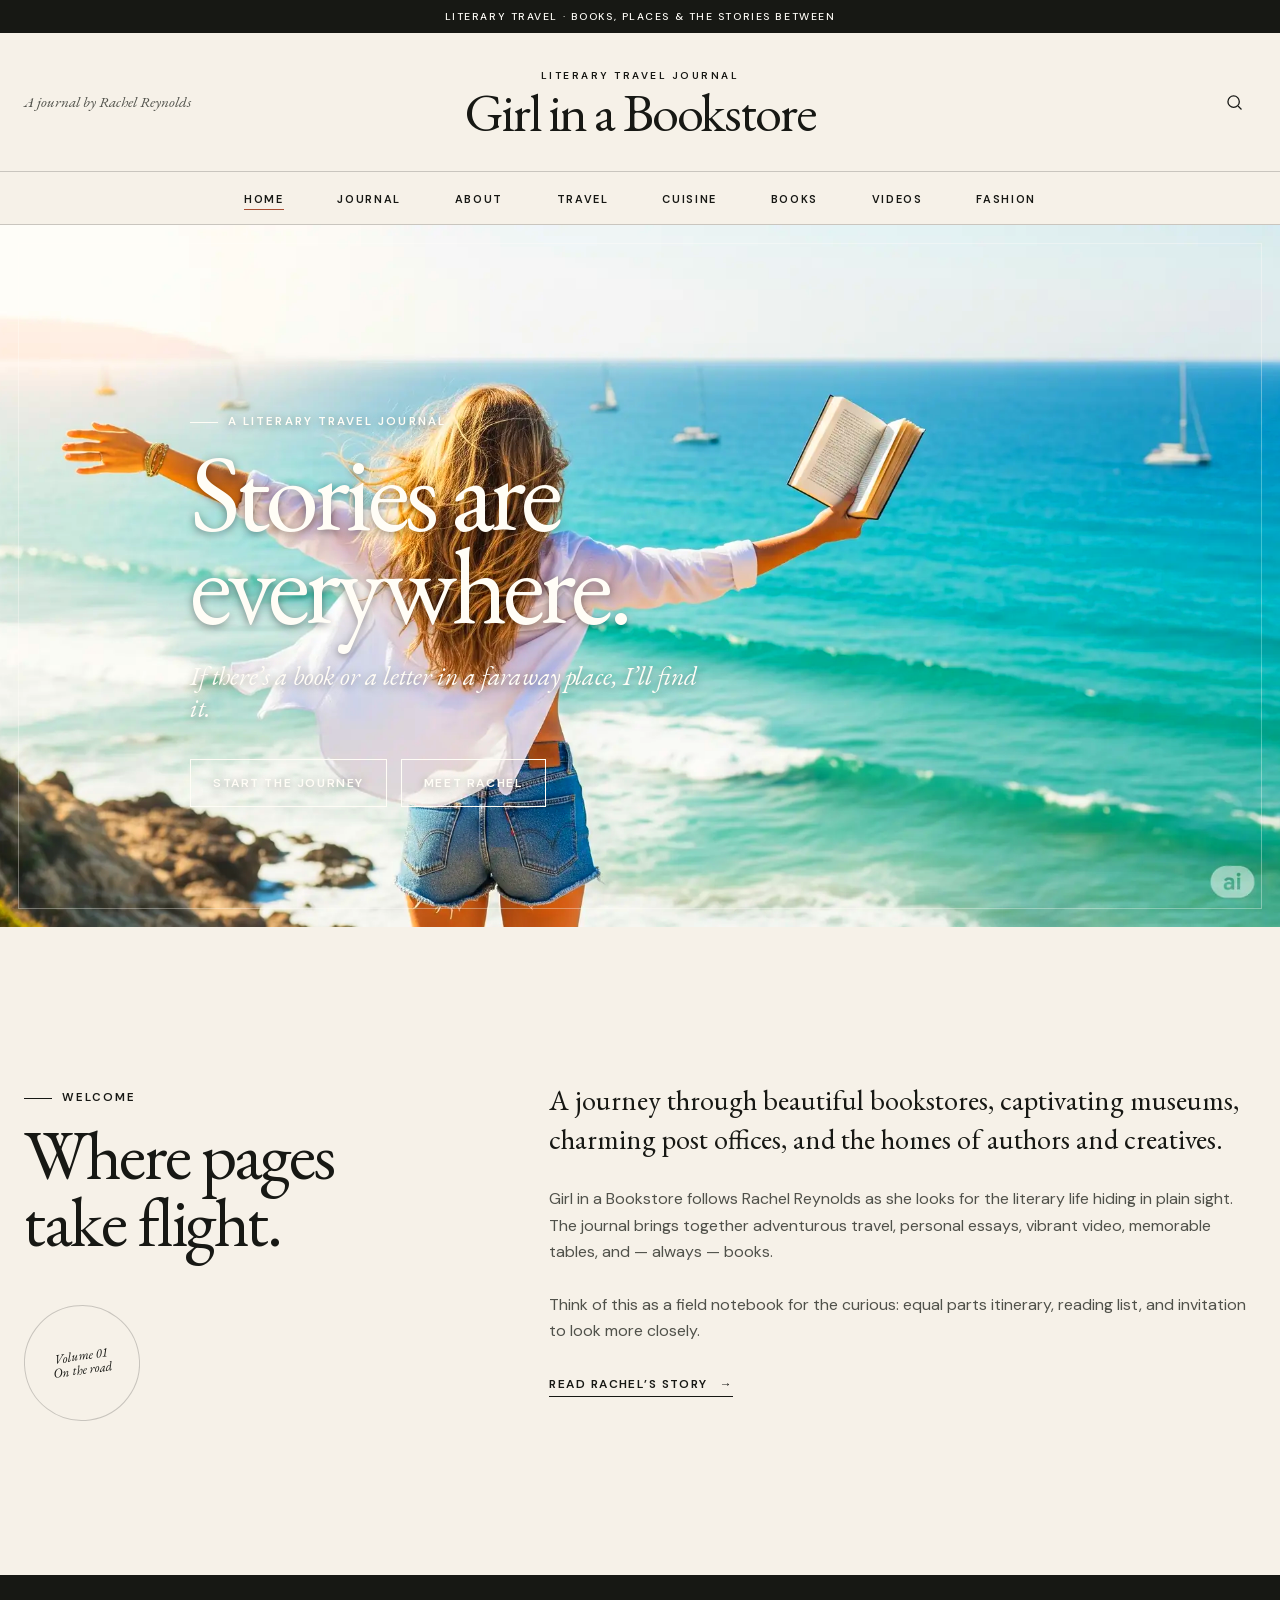
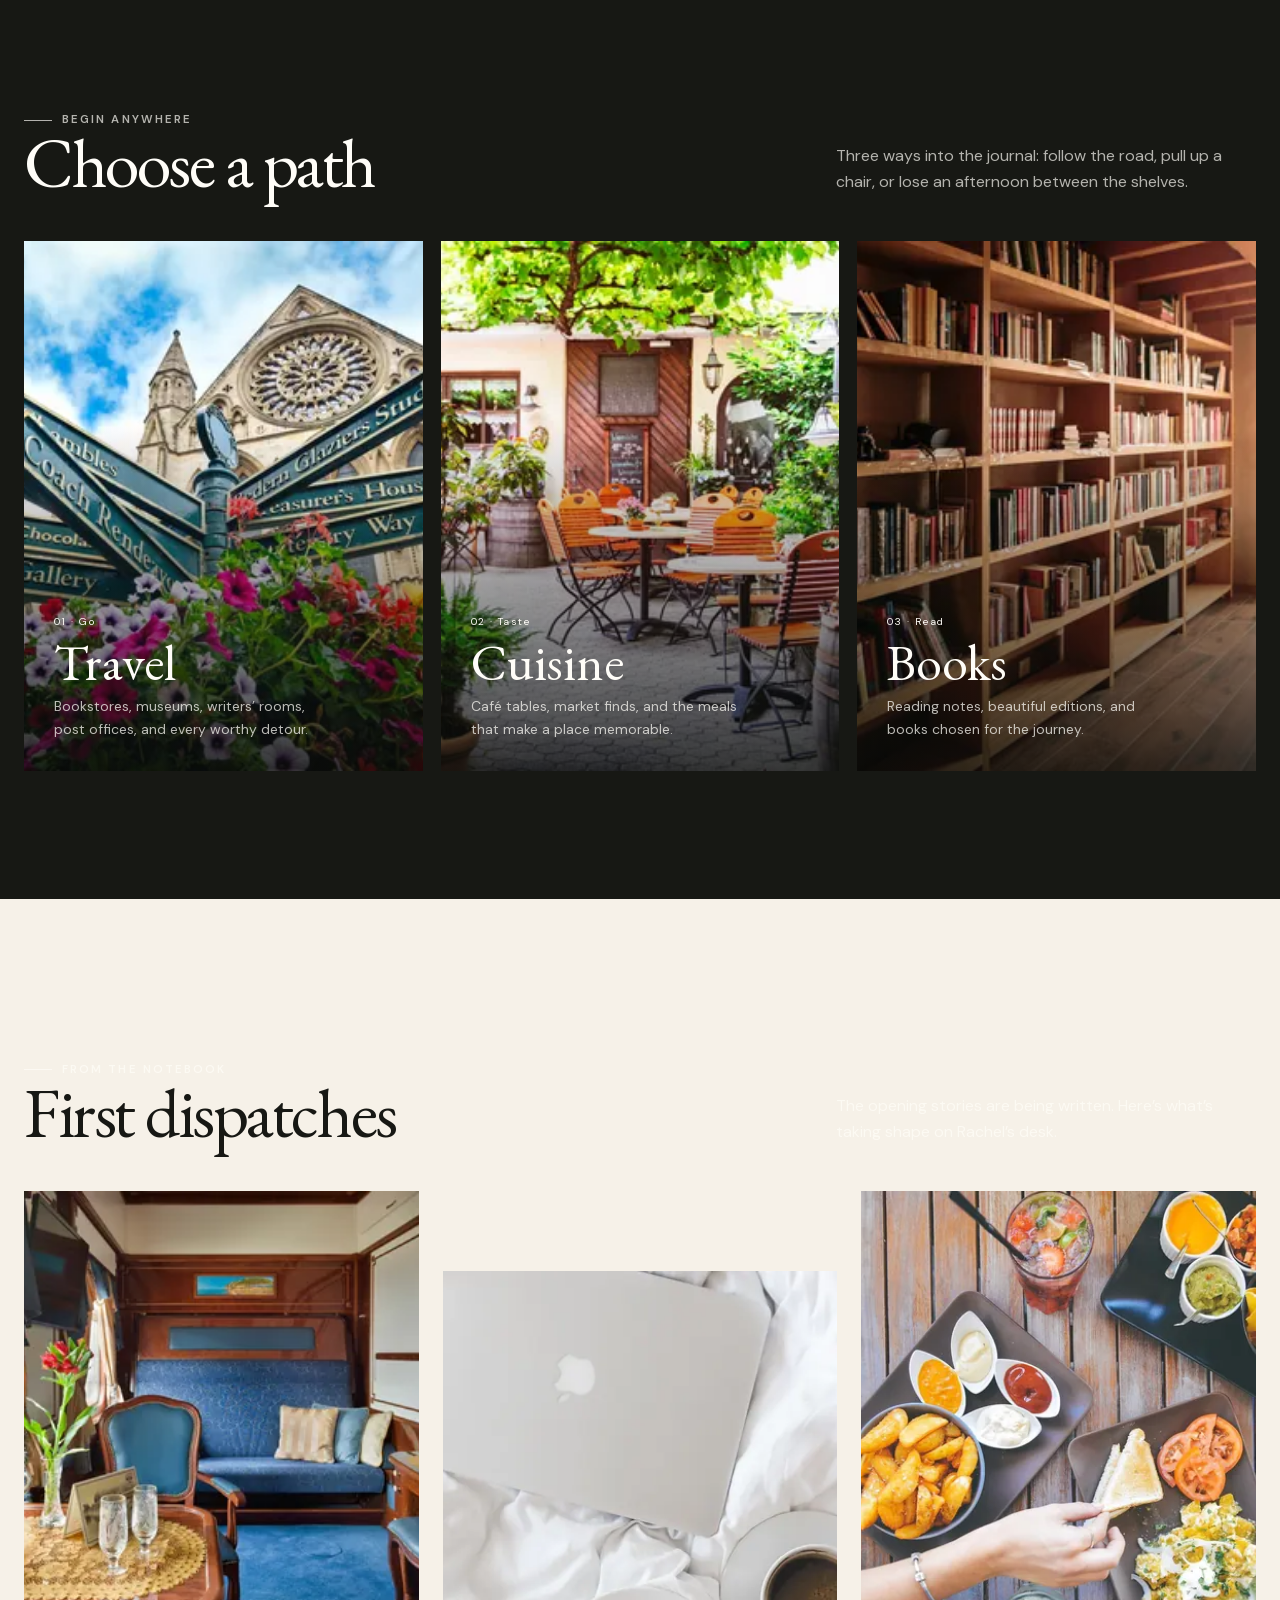
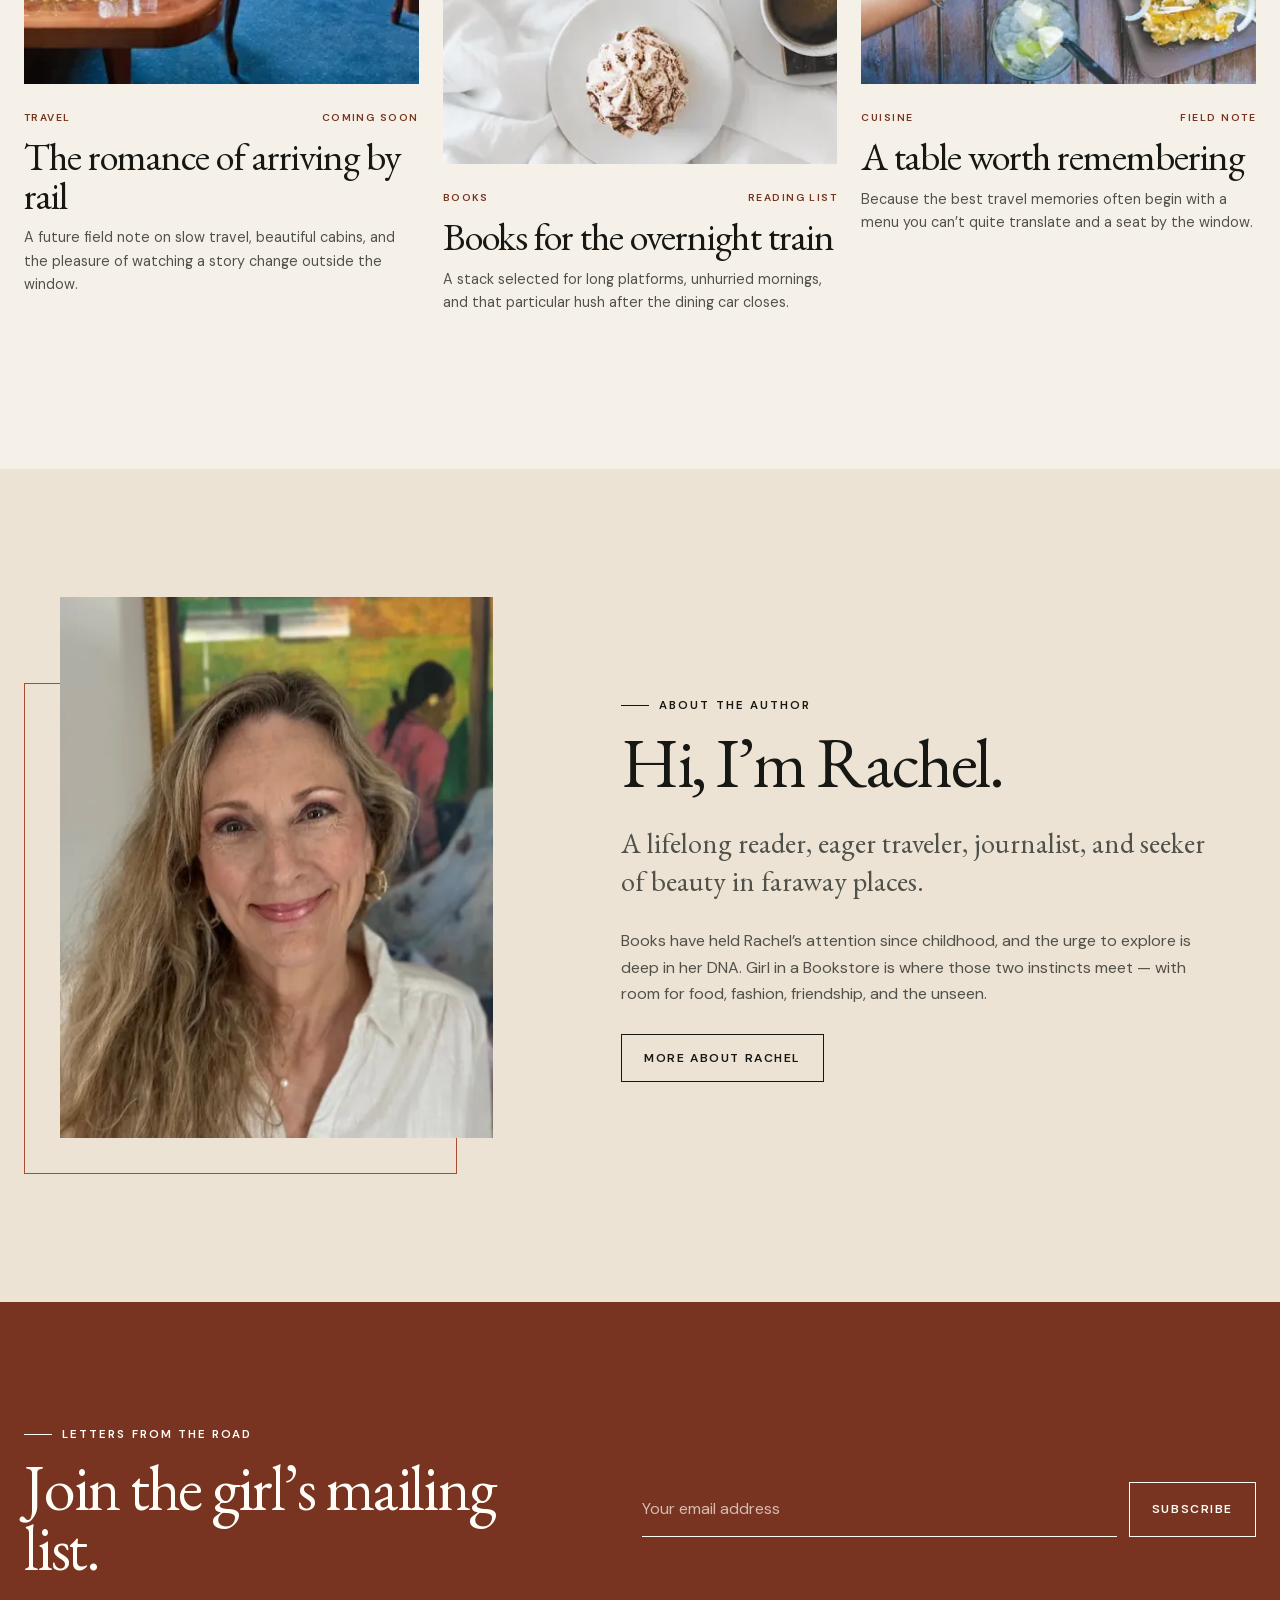
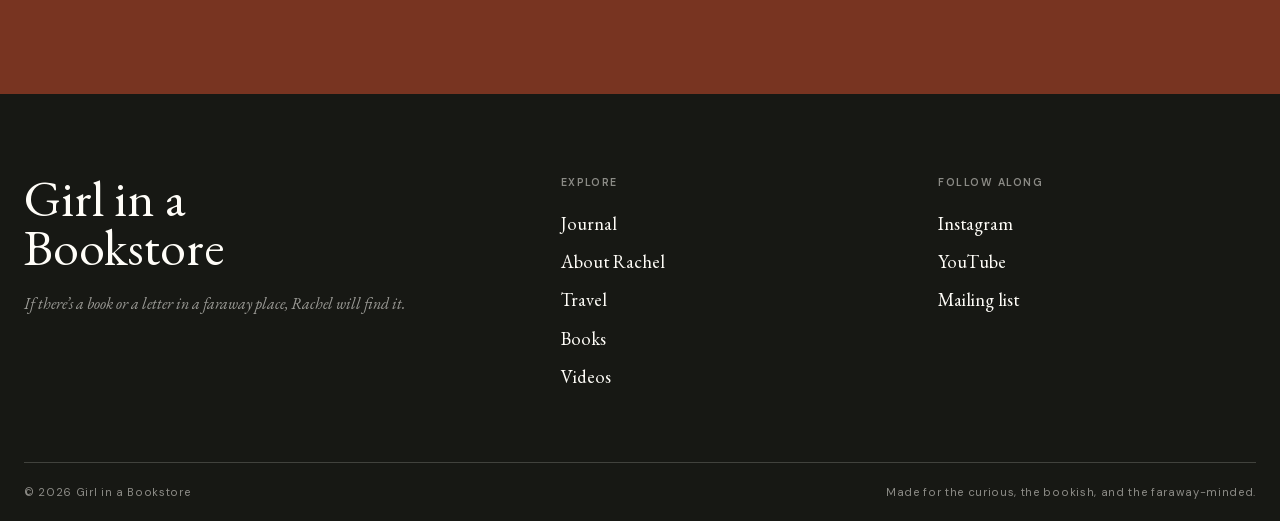
==== commit 9a6ed5a6: "Add Journal blog, sitemap, and Workers-first docs - journal.html list + post template; flat journal-" ====
--- a/public/index.html
+++ b/public/index.html
@@ -8,7 +8,7 @@
   <title>Girl in a Bookstore — Literary Travel with Rachel Reynolds</title>
   <link rel="preload" as="image" href="assets/images/hero-home-960.webp" media="(max-width: 1199px)" fetchpriority="high">
   <link rel="preload" as="image" href="assets/images/hero-home-1920.webp" media="(min-width: 1200px)" fetchpriority="high">
-  <link rel="stylesheet" href="styles.css?v=6">
+  <link rel="stylesheet" href="styles.css?v=8">
   <script src="site.js" defer></script>
 </head>
 <body class="page-home">
--- a/public/styles.css
+++ b/public/styles.css
@@ -748,6 +748,7 @@
 
 .story-card__image {
   position: relative;
+  display: block;
   aspect-ratio: 4 / 5;
   margin-bottom: 25px;
   overflow: hidden;
@@ -790,6 +791,81 @@
   font-size: 0.9rem;
 }
 
+.journal-list {
+  padding: clamp(60px, 8vw, 110px) 0;
+  row-gap: 60px;
+}
+
+.journal-list .story-card:nth-child(2) {
+  padding-top: 0;
+}
+
+.post {
+  padding: clamp(60px, 9vw, 120px) 0;
+}
+
+.post__inner {
+  max-width: 720px;
+  margin: 0 auto;
+}
+
+.post__meta {
+  margin: 0 0 18px;
+  color: var(--rust-dark);
+  font-size: 0.7rem;
+  font-weight: 600;
+  letter-spacing: 0.14em;
+  text-transform: uppercase;
+}
+
+.post h1 {
+  margin: 0 0 28px;
+  font-family: var(--serif);
+  font-size: clamp(2.6rem, 6vw, 4.5rem);
+  font-weight: 400;
+  letter-spacing: -0.03em;
+  line-height: 1;
+}
+
+.post__lede {
+  margin: 0 0 40px;
+  color: var(--ink-soft);
+  font-family: var(--serif);
+  font-size: clamp(1.3rem, 2.4vw, 1.7rem);
+  font-style: italic;
+  line-height: 1.35;
+}
+
+.post p {
+  margin: 0 0 1.4em;
+  font-family: var(--serif);
+  font-size: 1.25rem;
+  line-height: 1.7;
+}
+
+.post h2 {
+  margin: 2em 0 0.6em;
+  font-family: var(--serif);
+  font-size: 1.9rem;
+  font-weight: 400;
+  line-height: 1.1;
+}
+
+.post img {
+  height: auto;
+  margin: 2em 0 0.6em;
+}
+
+.post figcaption {
+  margin-bottom: 2em;
+  color: var(--ink-soft);
+  font-size: 0.85rem;
+}
+
+.post__back {
+  margin-top: 3em;
+}
+
 .author-section {
   padding: clamp(80px, 10vw, 130px) 0;
   background: var(--paper-deep);
@@ -936,6 +1012,10 @@
 
 .hero-fashion {
   background-image: url('assets/images/fashion-01-960.webp');
+}
+
+.hero-journal {
+  background-image: url('assets/images/train-960.webp');
 }
 
 .page-intro {
@@ -1409,6 +1489,10 @@
     background-image: url('assets/images/fashion-01-1920.webp');
   }
 
+  .hero-journal {
+    background-image: url('assets/images/train-1920.webp');
+  }
+
   .about-hero__image {
     background-image: url('assets/images/train-1920.webp');
   }
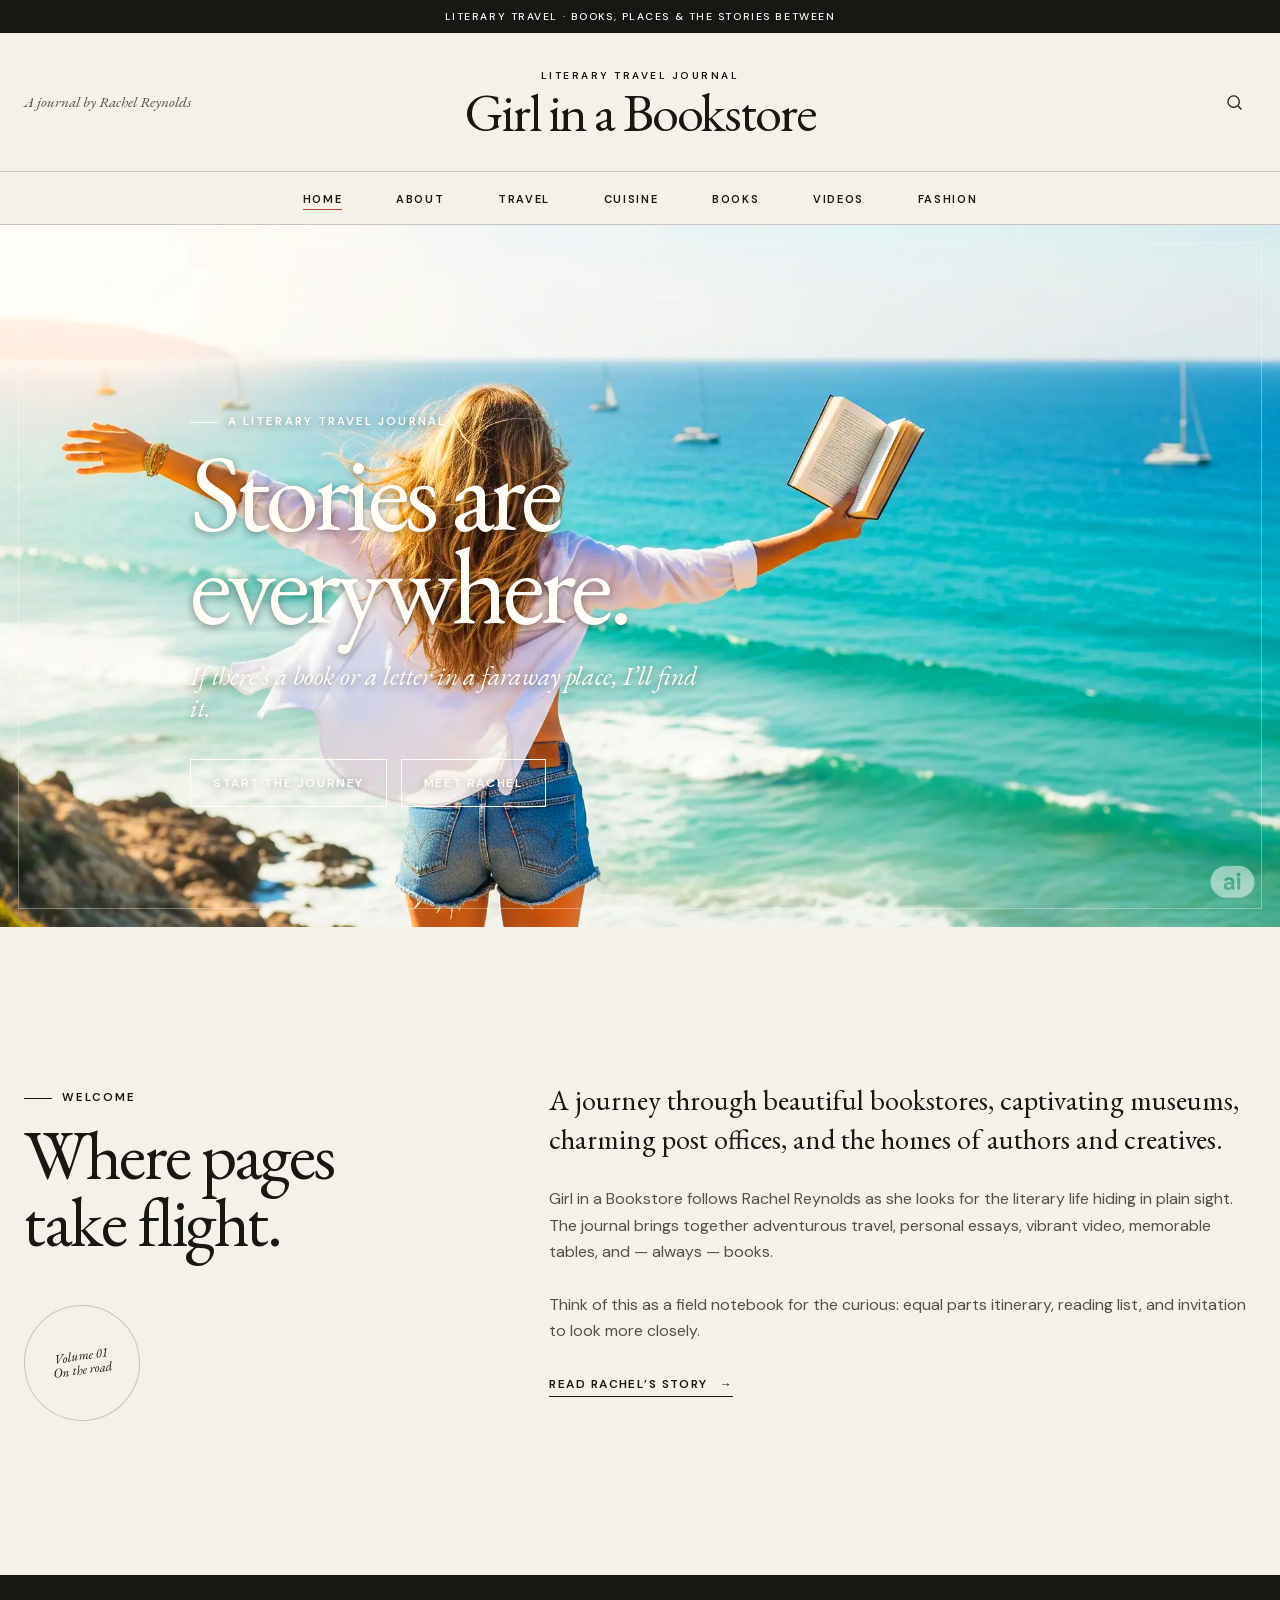
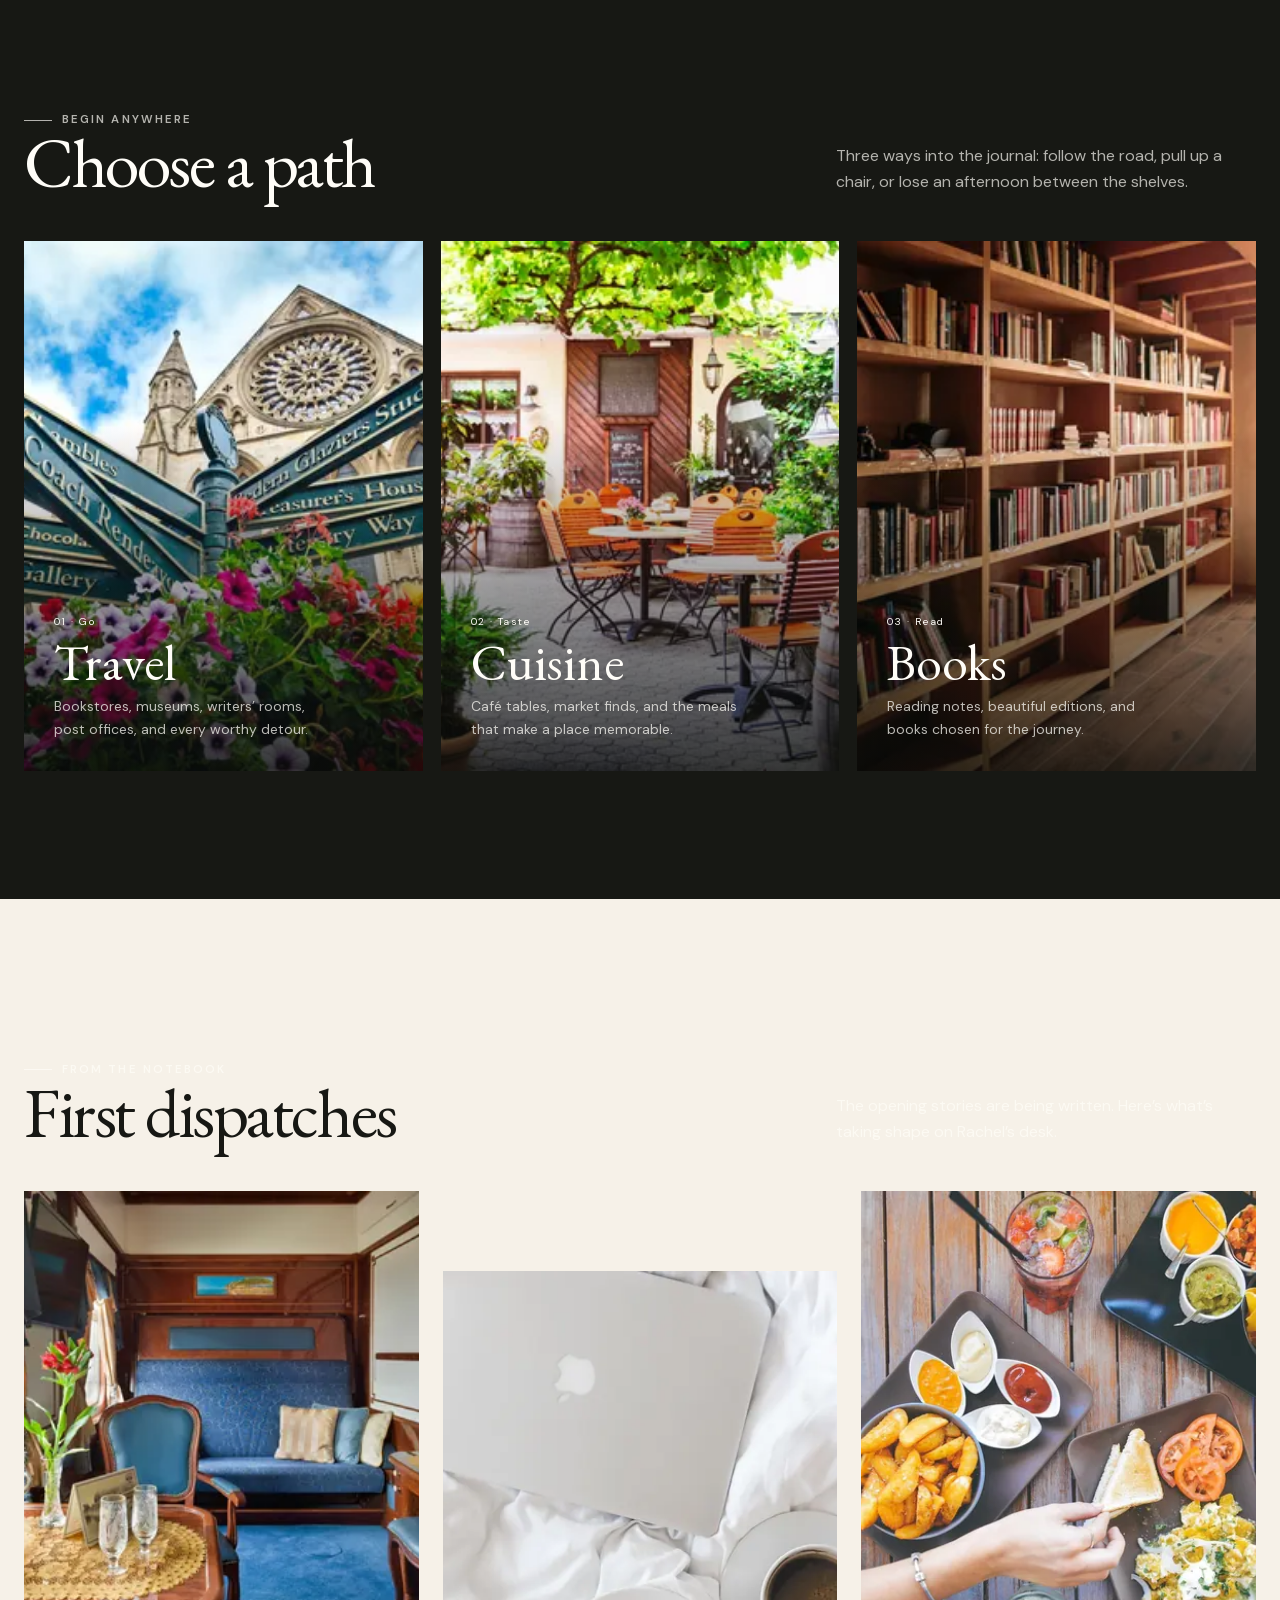
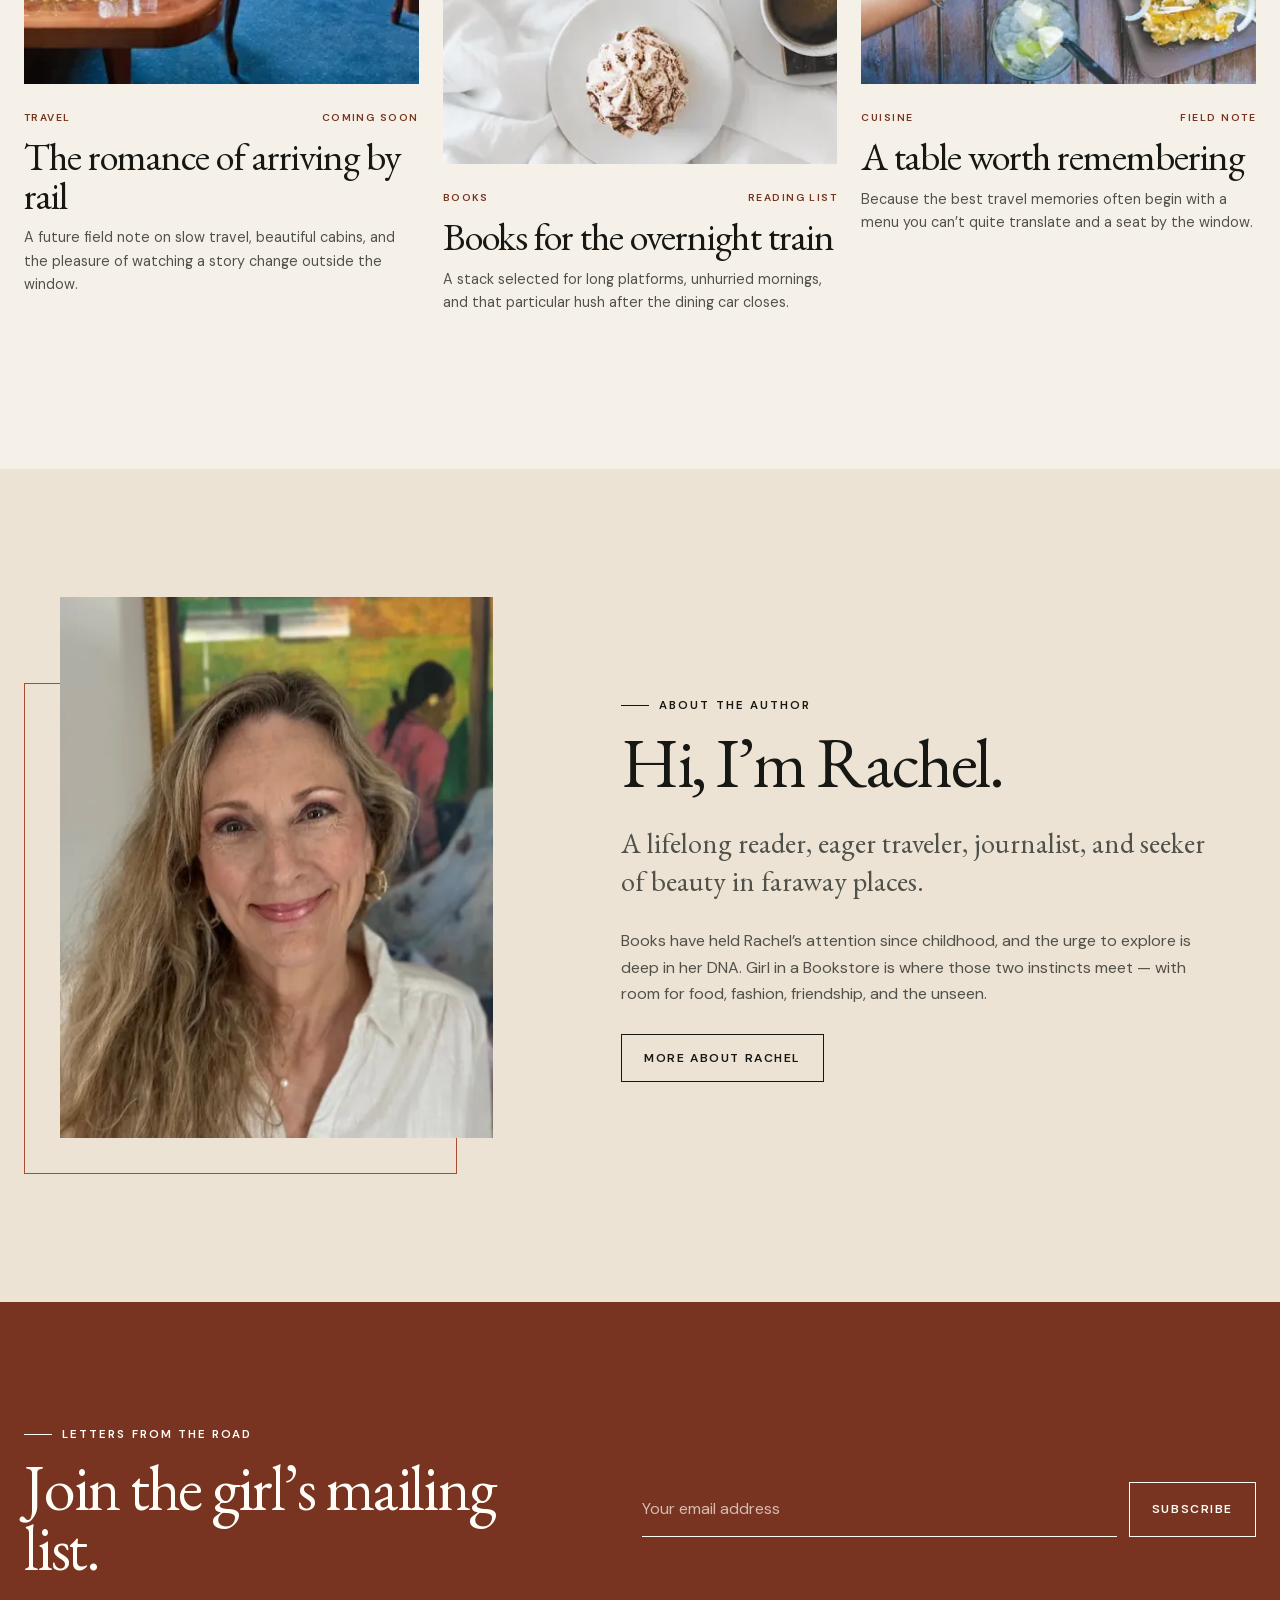
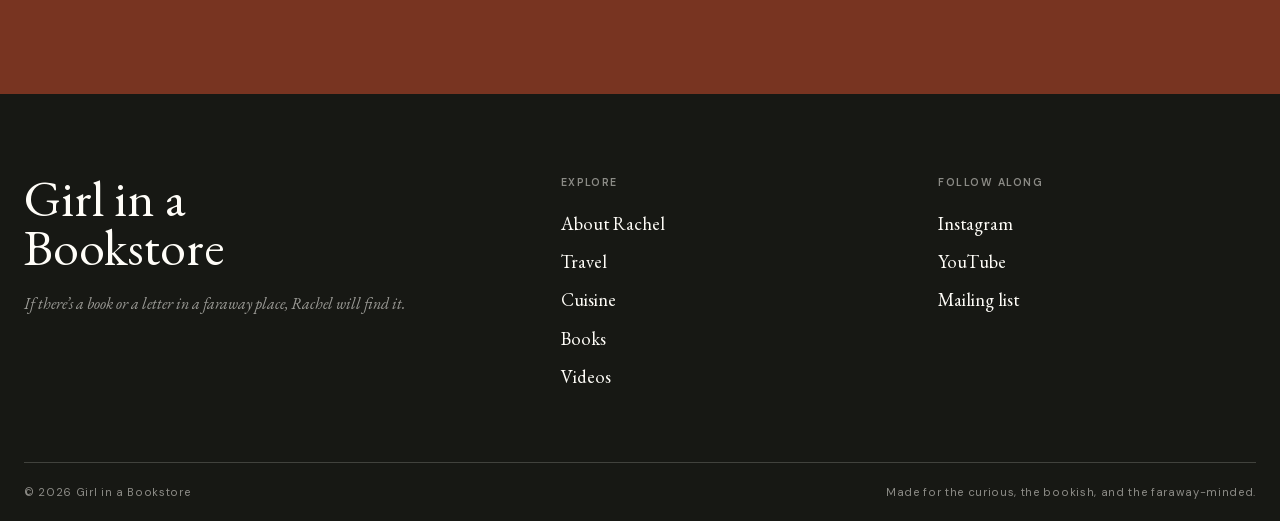
==== commit 687aeac9: "Turn Travel, Cuisine and Books into blog pages; add first Books post - Each of travel.html, cuisine." ====
--- a/public/index.html
+++ b/public/index.html
@@ -8,8 +8,8 @@
   <title>Girl in a Bookstore — Literary Travel with Rachel Reynolds</title>
   <link rel="preload" as="image" href="assets/images/hero-home-960.webp" media="(max-width: 1199px)" fetchpriority="high">
   <link rel="preload" as="image" href="assets/images/hero-home-1920.webp" media="(min-width: 1200px)" fetchpriority="high">
-  <link rel="stylesheet" href="styles.css?v=8">
-  <script src="site.js" defer></script>
+  <link rel="stylesheet" href="styles.css?v=9">
+  <script src="site.js?v=2" defer></script>
 </head>
 <body class="page-home">
   <site-header></site-header>
--- a/public/styles.css
+++ b/public/styles.css
@@ -71,6 +71,29 @@
     opacity: 0;
     transform: translateY(12px);
   }
+}
+
+/* Journal: a post card's photo and title morph into the post's cover and headline.
+   The card and the post share a view-transition-name (set inline, one per post). */
+.post-image-morph {
+  view-transition-class: post-image;
+}
+
+.post-title-morph {
+  view-transition-class: post-title;
+}
+
+::view-transition-group(*.post-image),
+::view-transition-group(*.post-title) {
+  animation-duration: 560ms;
+  animation-timing-function: var(--ease);
+}
+
+::view-transition-old(*.post-image),
+::view-transition-new(*.post-image) {
+  height: 100%;
+  object-fit: cover;
+  overflow: clip;
 }
 
 *,
@@ -791,12 +814,24 @@
   font-size: 0.9rem;
 }
 
-.journal-list {
-  padding: clamp(60px, 8vw, 110px) 0;
+.post-list-section {
+  padding: clamp(60px, 8vw, 110px) 0 0;
+}
+
+/* Until a page has its first post, its post list stays hidden. */
+.post-list-section:not(:has(.story-card)) {
+  display: none;
+}
+
+.post-list-head {
+  margin-bottom: clamp(32px, 5vw, 56px);
+}
+
+.post-list {
   row-gap: 60px;
 }
 
-.journal-list .story-card:nth-child(2) {
+.post-list .story-card:nth-child(2) {
   padding-top: 0;
 }
 
@@ -851,6 +886,10 @@
   line-height: 1.1;
 }
 
+.post figure {
+  margin: 0;
+}
+
 .post img {
   height: auto;
   margin: 2em 0 0.6em;
@@ -864,6 +903,62 @@
 
 .post__back {
   margin-top: 3em;
+}
+
+.post .post__hero {
+  width: min(calc(100% - 48px), 1040px);
+  margin: 0 auto clamp(40px, 6vw, 72px);
+}
+
+.post__hero-image {
+  aspect-ratio: 3 / 2;
+  overflow: hidden;
+  background: var(--paper-deep);
+}
+
+.post .post__hero-image img {
+  width: 100%;
+  height: 100%;
+  margin: 0;
+  object-fit: cover;
+}
+
+.post__hero figcaption {
+  margin: 12px 0 0;
+}
+
+.post__credits {
+  margin-top: 4em;
+  padding-top: 1.6em;
+  border-top: 1px solid var(--line);
+  color: var(--ink-soft);
+  font-size: 0.85rem;
+}
+
+.post .post__credits h2 {
+  margin: 0 0 0.8em;
+  font-family: var(--sans);
+  font-size: 0.7rem;
+  font-weight: 600;
+  letter-spacing: 0.14em;
+  text-transform: uppercase;
+}
+
+.post__credits ul {
+  margin: 0 0 0.8em;
+  padding-left: 1.1em;
+}
+
+.post .post__credits p {
+  margin: 0;
+  font-family: var(--sans);
+  font-size: 0.85rem;
+}
+
+.post__credits a {
+  color: inherit;
+  text-decoration: underline;
+  text-underline-offset: 2px;
 }
 
 .author-section {
@@ -1014,9 +1109,6 @@
   background-image: url('assets/images/fashion-01-960.webp');
 }
 
-.hero-journal {
-  background-image: url('assets/images/train-960.webp');
-}
 
 .page-intro {
   padding: clamp(80px, 11vw, 140px) 0 35px;
@@ -1489,9 +1581,6 @@
     background-image: url('assets/images/fashion-01-1920.webp');
   }
 
-  .hero-journal {
-    background-image: url('assets/images/train-1920.webp');
-  }
 
   .about-hero__image {
     background-image: url('assets/images/train-1920.webp');
@@ -1586,6 +1675,14 @@
   .shell,
   .narrow {
     width: min(calc(100% - 34px), var(--max));
+  }
+
+  .post .post__hero {
+    width: calc(100% - 34px);
+  }
+
+  .post__hero-image {
+    aspect-ratio: 4 / 5;
   }
 
   .header-note {
@@ -1779,4 +1876,16 @@
     opacity: 1;
     transform: none;
   }
-}
+
+  ::view-transition-group(*),
+  ::view-transition-old(*),
+  ::view-transition-new(*) {
+    animation: none !important;
+  }
+}
+
+@media (prefers-reduced-motion: reduce) {
+  @view-transition {
+    navigation: none;
+  }
+}
